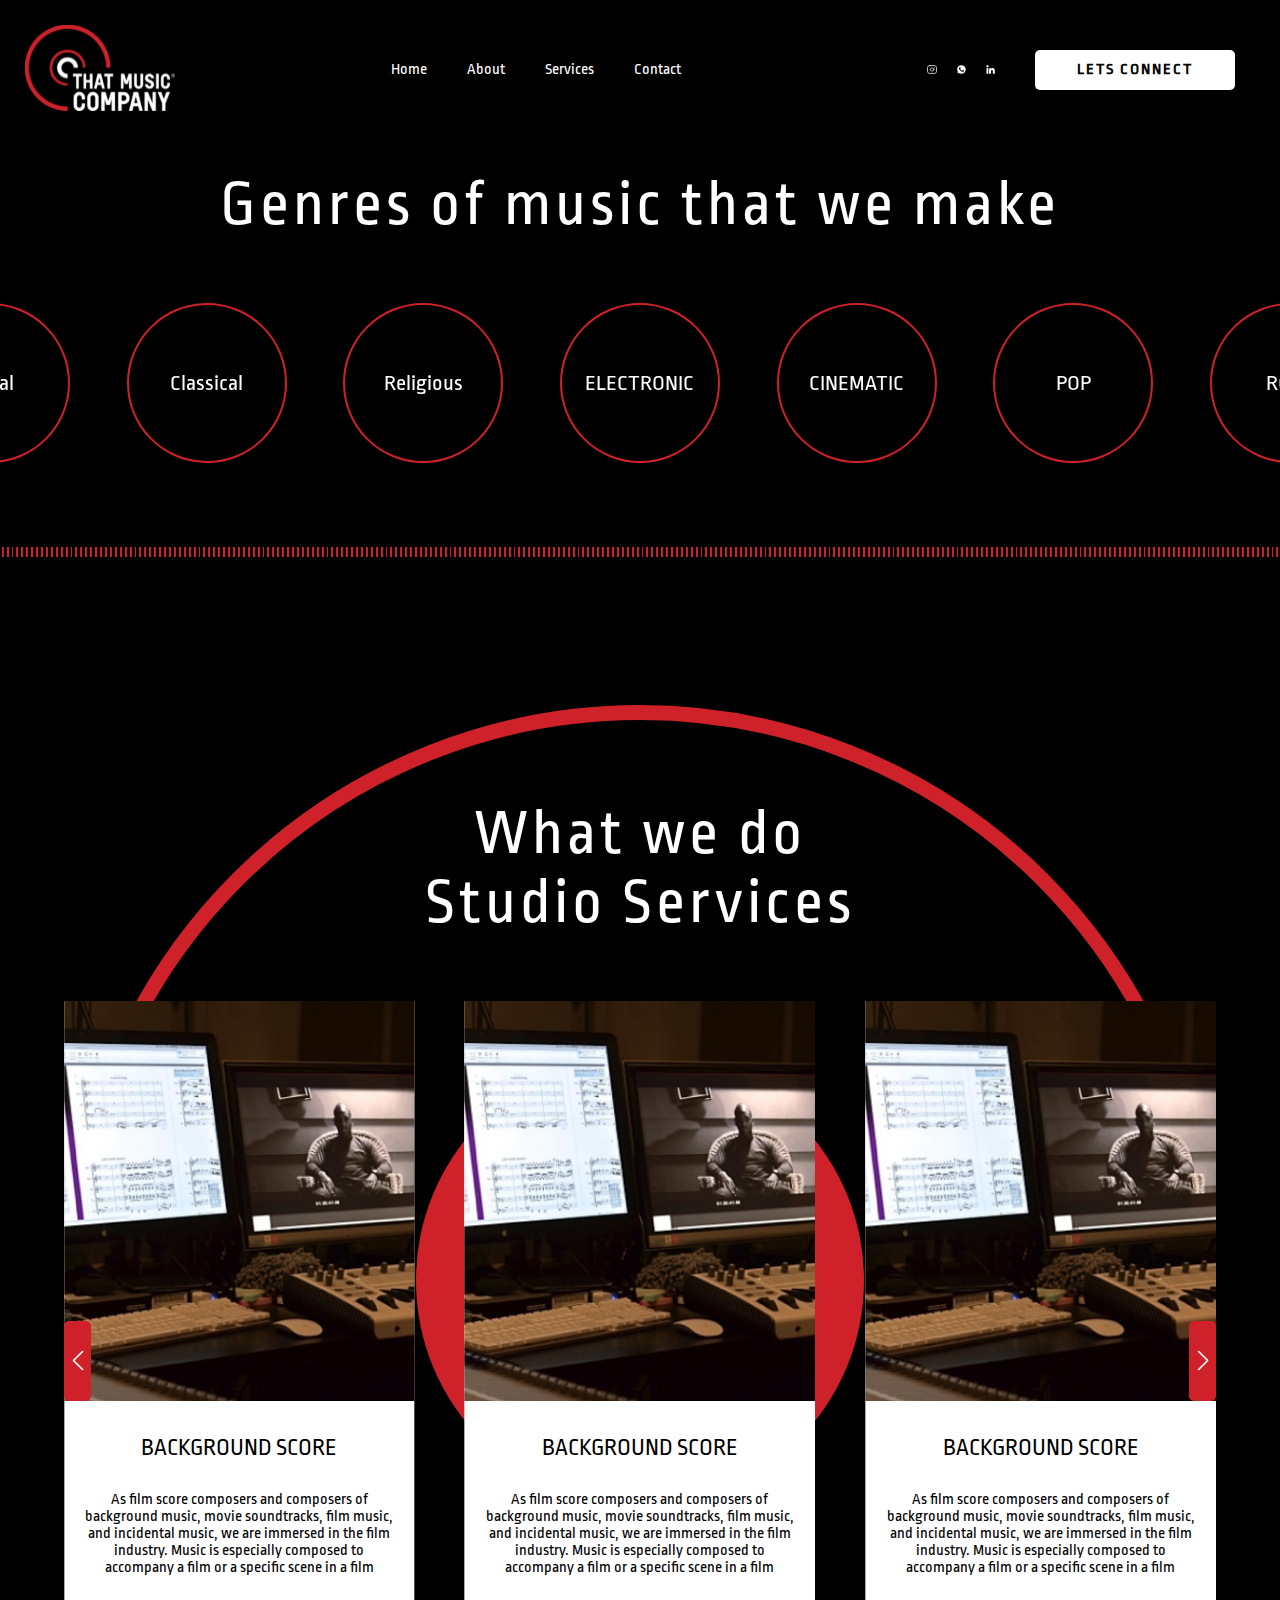
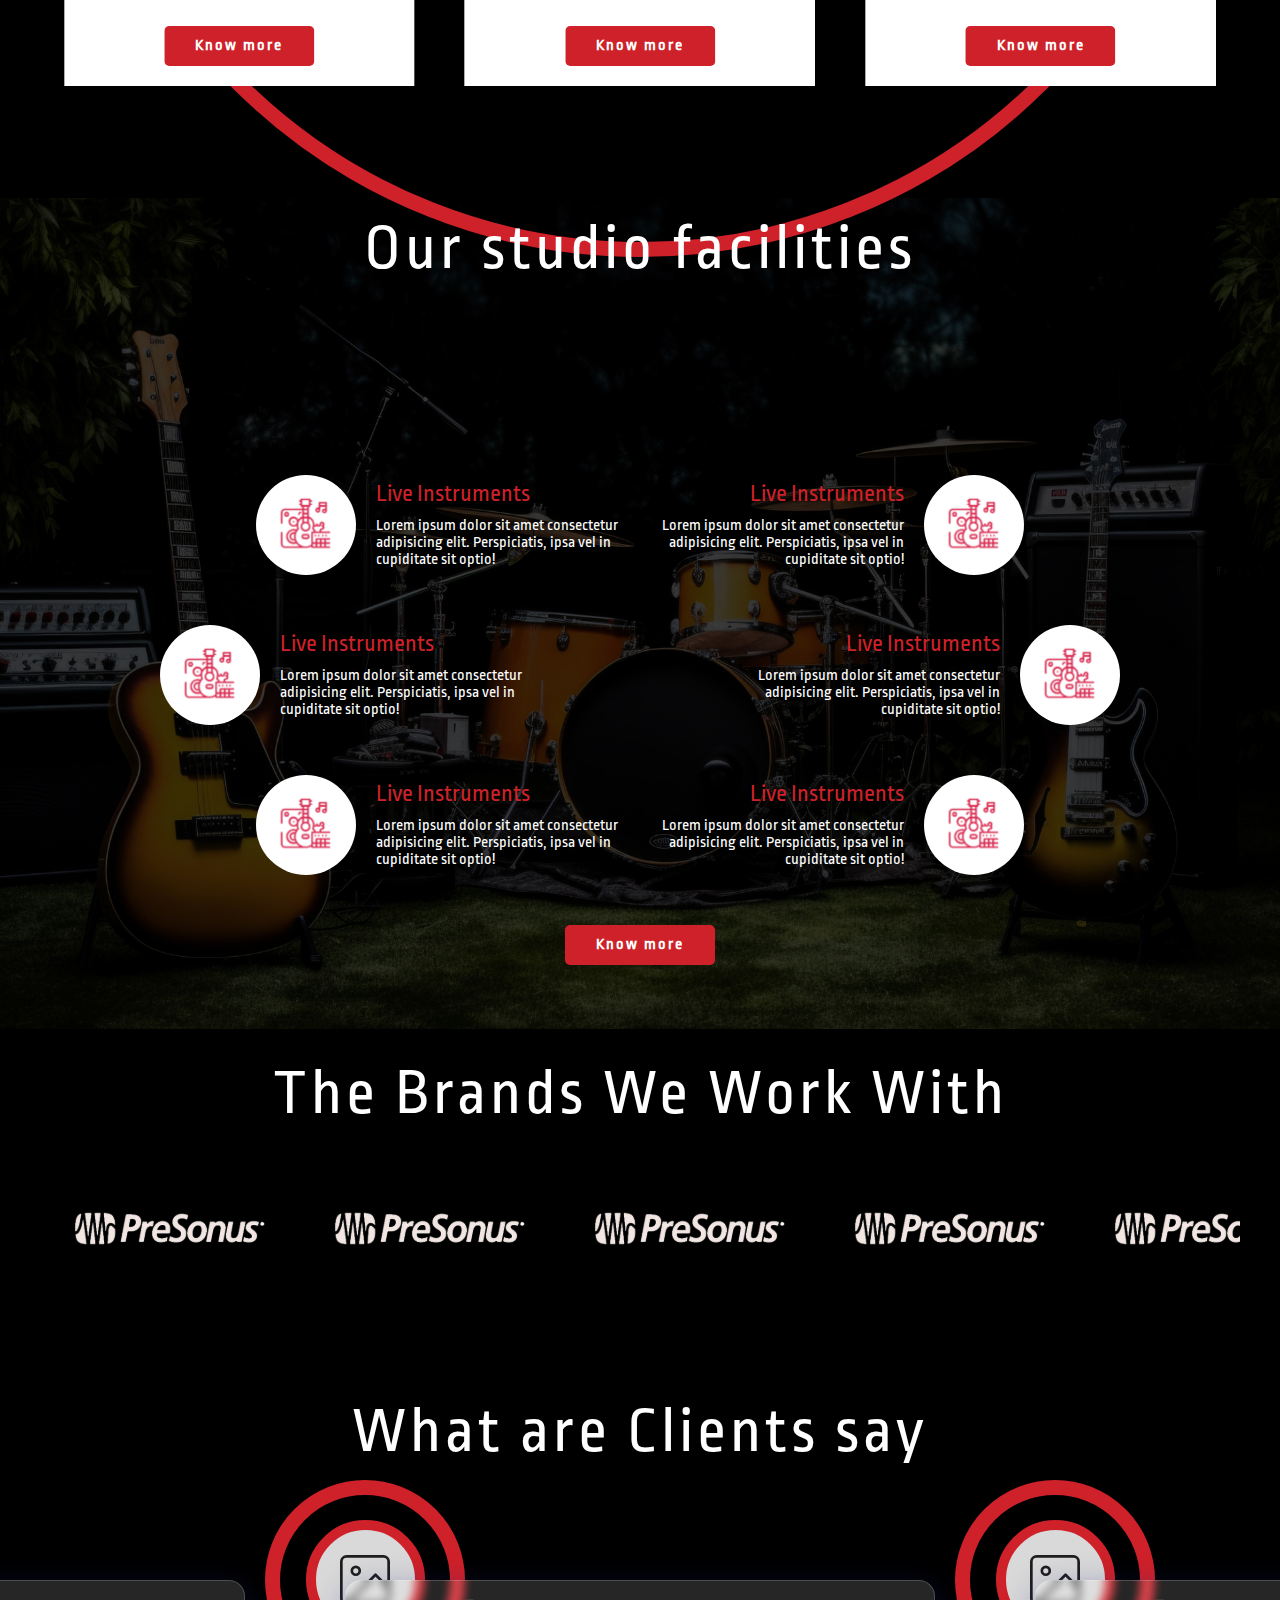
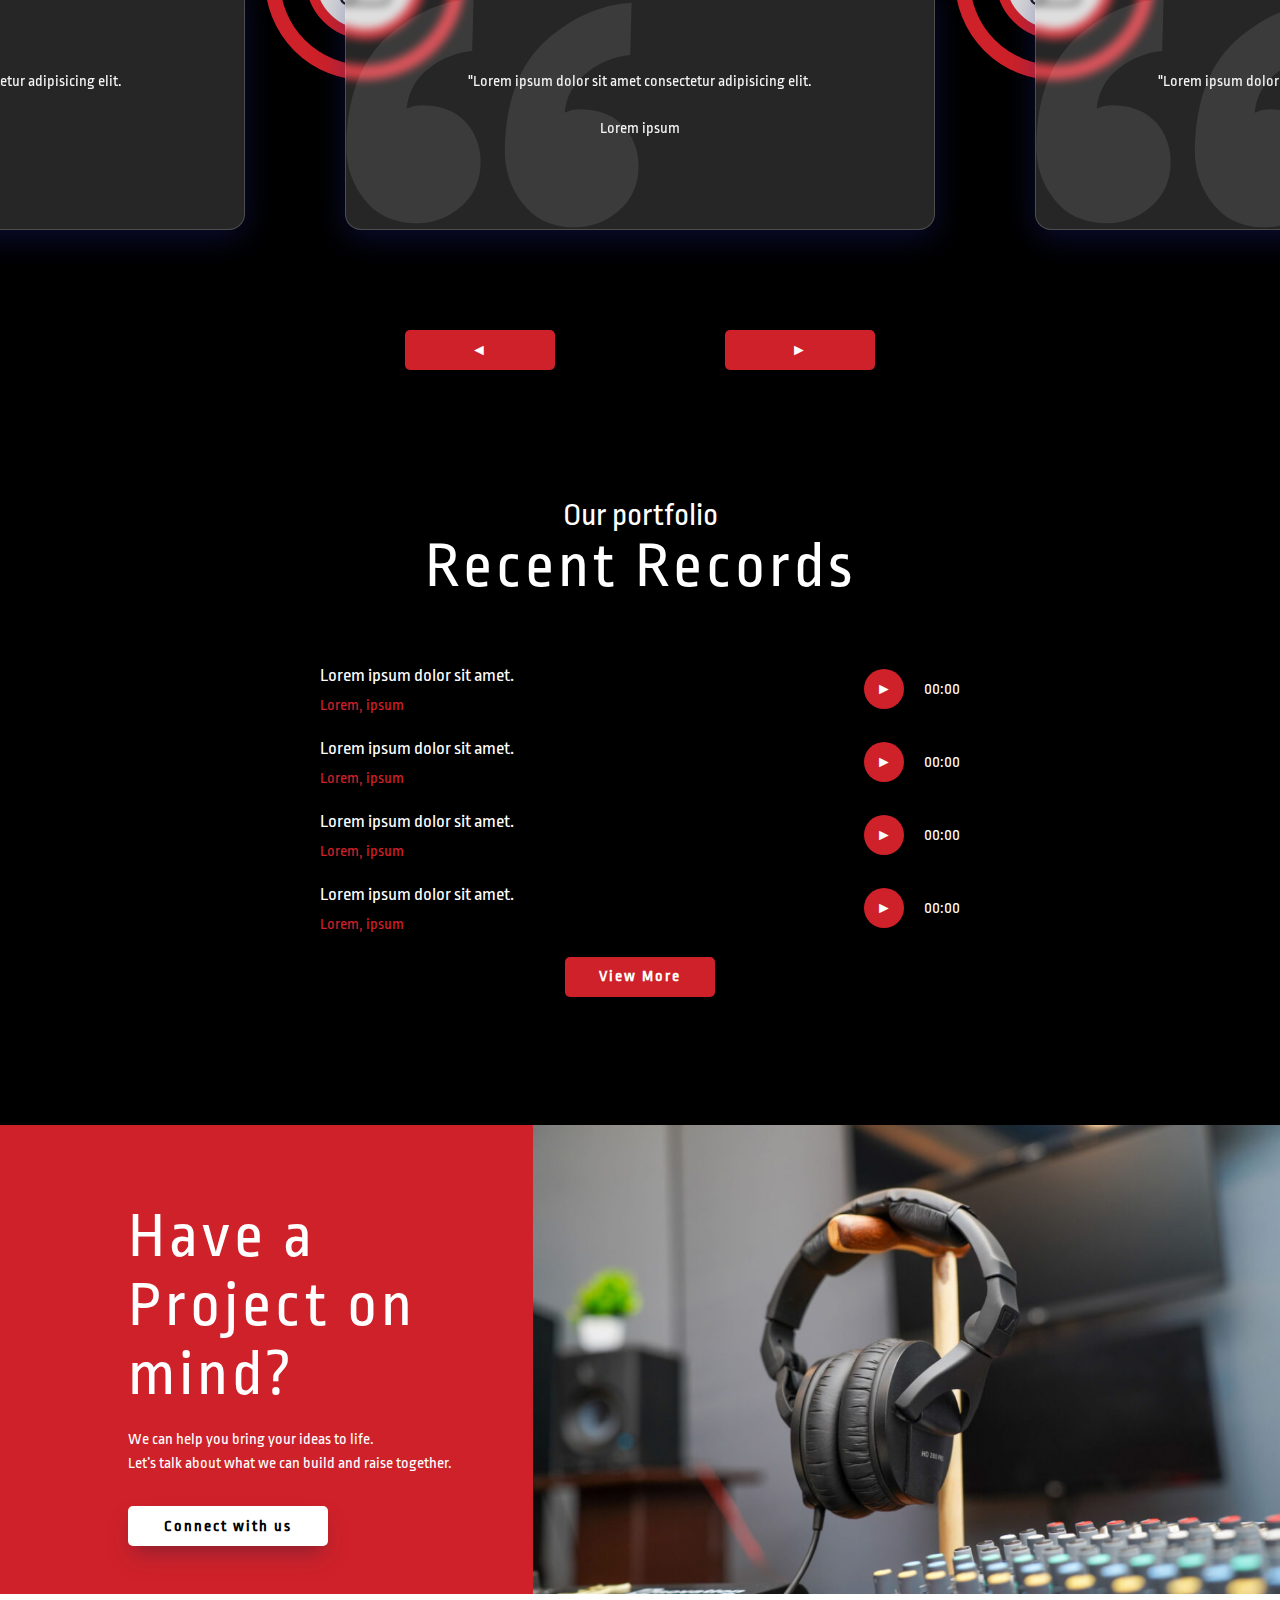
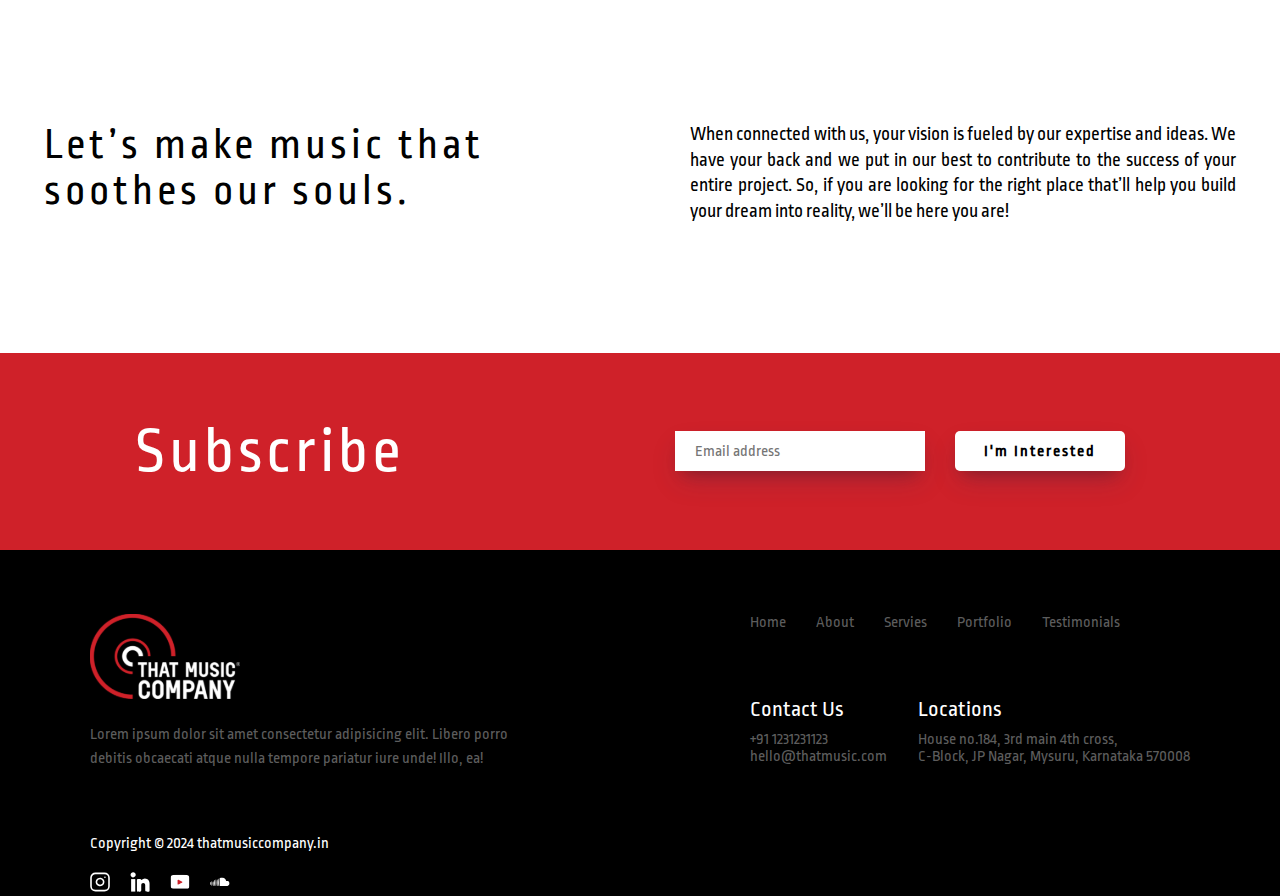
==== index.html @ 5a641fd5 "first commit" ====
<!DOCTYPE html>
<html lang="en">

<head>
    <meta charset="UTF-8">
    <meta http-equiv="X-UA-Compatible" content="IE=edge">
    <meta name="viewport" content="width=device-width, initial-scale=1.0">
    <link rel="stylesheet" href="style.css">
    <title>That Music Company</title>
    <link rel="icon" type="image/x-icon" href="/assets/favicon.ico">
    <link rel="stylesheet" href="https://cdn.jsdelivr.net/npm/swiper@11/swiper-bundle.min.css" />
    <link rel="preconnect" href="https://fonts.googleapis.com">
<link rel="preconnect" href="https://fonts.gstatic.com" crossorigin>
<link href="https://fonts.googleapis.com/css2?family=Ropa+Sans:ital@0;1&display=swap" rel="stylesheet">
</head>

<body>
    <nav id="navbar">
        <navbar class="navbar-section">

            <div class="logo">
                <a href="index.html">
                   
                    <img src="./assets/logo-header.svg" alt="that music">
                </a>
            </div>

            <li class="menu-icon">
                <img src="./assets/menu.svg" onclick="toggleFunction()" alt="menu-icon">
            </li>
            <ul class="nav-container" id="topnav">
                <li class="menu-close-icon">
                    <img src="./assets/close.svg" onclick="toggleFunction()" alt="menu-icon">
                </li>
                <li>
                    <a href="./index.html">Home</a>
                </li>
                <li>
                    <a href="about.html">About</a>
                </li>
                <li>
                    <a href="#service">Services</a>
                </li>
                <li>
                    <a href="#contact">contact</a>
                </li>
                <li>
                    
                </li>

                <!-- <li><a href="#why-us"></a></li> -->
                <!-- <li><a href="#contact">Locations</a></li> -->
            </ul>
            <ul class="navbar-socials" id="topnav-socials">
                <li><a href="#"><img src="./assets/socials/insta.svg" alt="instagram"></a></li>
                <li><a href="#"><img src="./assets/socials/whatsapp.svg" alt="whatsapp"></a></li>
                <li><a href="#"><img src="./assets/socials/linkedin.svg" alt="linkedin"></a></li>
                <li><a href="#" class="secondary-btn">
                        LETS CONNECT
                </a></li>
            </ul>
        </navbar>
    </nav>
    <section class="hero-section">
        <div class="hero-container">
            <h1 class="section-heading">Genres of music that we make</h1>
           <div class="swiper disk-slider">
            <div class="swiper-wrapper ">
                <div class="swiper-slide ">
                    <div class="disk-item">
                        <span>ELECTRONIC</span>
                    </div>
                </div>
                <div class="swiper-slide ">
                    <div class="disk-item">
                        <span>CINEMATIC</span>
                    </div>
                </div>
                <div class="swiper-slide ">
                    <div class="disk-item">
                        <span>POP</span>
                    </div>
                </div>
                <div class="swiper-slide ">
                    <div class="disk-item">
                        <span>ROCK</span>
                    </div>
                </div>
                <div class="swiper-slide ">
                    <div class="disk-item">
                        <span>R&B</span>
                    </div>
                </div>
                <div class="swiper-slide ">
                    <div class="disk-item">
                        <span>JAZZ</span>
                    </div>
                </div>
                <div class="swiper-slide ">
                    <div class="disk-item">
                        <span>Hip Hop</span>
                    </div>
                </div>
                <div class="swiper-slide ">
                    <div class="disk-item">
                        <span>Trailer</span>
                    </div>
                </div>
                <div class="swiper-slide ">
                    <div class="disk-item">
                        <span>Flok</span>
                    </div>
                </div>
                <div class="swiper-slide ">
                    <div class="disk-item">
                        <span>Metal</span>
                    </div>
                </div>
                <div class="swiper-slide ">
                    <div class="disk-item">
                        <span>Classical</span>
                    </div>
                </div>
                <div class="swiper-slide ">
                    <div class="disk-item">
                        <span>Religious</span>
                    </div>
                </div>
            </div>
           </div>
            <div class="sound-wave"></div>
        </div>
    </section>
    <section class="service-section">
        <div class="outer-ring">
            <div class="inner-ring">

            </div>
        </div>
        <div class="service-container">
            <h1 class="section-heading">What we do <br>
                Studio Services</h1>
                <div class="swiper services-wrapper">
                   <div class="swiper-wrapper">
                    <div class="swiper-slide service">
                        <img src="./assets/services/1.jpg" alt="service">
                        <h2>BACKGROUND SCORE</h2>
                        <p>
                            As film score composers and composers of background music, movie soundtracks, film music, and incidental music, we are immersed in the film industry. Music is especially composed to accompany a film or a specific scene in a film
                        </p>
                        <a href="#" class="primary-btn">Know more </a>
                    </div>
                    <div class="swiper-slide service">
                        <img src="./assets/services/1.jpg" alt="service">
                        <h2>BACKGROUND SCORE</h2>
                        <p>
                            As film score composers and composers of background music, movie soundtracks, film music, and incidental music, we are immersed in the film industry. Music is especially composed to accompany a film or a specific scene in a film
                        </p>
                           <a href="#" class="primary-btn">Know more </a>
                    </div>
                    <div class="swiper-slide service">
                        <img src="./assets/services/1.jpg" alt="service">
                        <h2>BACKGROUND SCORE</h2>
                        <p>
                            As film score composers and composers of background music, movie soundtracks, film music, and incidental music, we are immersed in the film industry. Music is especially composed to accompany a film or a specific scene in a film
                        </p>
                        <a href="#" class="primary-btn">Know more </a>
                    </div>
                    <div class="swiper-slide service">
                        <img src="./assets/services/1.jpg" alt="service">
                        <h2>BACKGROUND SCORE</h2>
                        <p>
                            As film score composers and composers of background music, movie soundtracks, film music, and incidental music, we are immersed in the film industry. Music is especially composed to accompany a film or a specific scene in a film
                        </p>
                        <a href="#" class="primary-btn">Know more </a>
                    </div>
                   </div>
                   <div class="swiper-button-next"></div>
                   <div class="swiper-button-prev"></div>
                </div>
                <h1 class="section-heading facility-heading">Our studio facilities</h1>
        </div>
    </section>
    <section class="facilities-section">
        <div class="facility-bg">
            <img src="./assets/facility-bg.jpg" alt="background">
        </div>
        <div class="facilities-wrapper first">
            <div class="facility left">
                <img src="./assets/facilities-icons/1.svg" alt="facility">
                <div class="facility-content ">
                    <h2>Live Instruments</h2>
                    <p>
                        Lorem ipsum dolor sit amet consectetur adipisicing elit. Perspiciatis, ipsa vel in cupiditate sit optio!
                    </p>
                </div>
            </div>
            <div class="facility right">
                <img src="./assets/facilities-icons/1.svg" alt="facility">
                <div class="facility-content ">
                    <h2>Live Instruments</h2>
                    <p>
                        Lorem ipsum dolor sit amet consectetur adipisicing elit. Perspiciatis, ipsa vel in cupiditate sit optio!
                    </p>
                </div>
            </div>
        </div>
        <div class="facilities-wrapper second">
            <div class="facility left">
                <img src="./assets/facilities-icons/1.svg" alt="facility">
                <div class="facility-content ">
                    <h2>Live Instruments</h2>
                    <p>
                        Lorem ipsum dolor sit amet consectetur adipisicing elit. Perspiciatis, ipsa vel in cupiditate sit optio!
                    </p>
                </div>
            </div>
            <div class="facility right">
                <img src="./assets/facilities-icons/1.svg" alt="facility">
                <div class="facility-content ">
                    <h2>Live Instruments</h2>
                    <p>
                        Lorem ipsum dolor sit amet consectetur adipisicing elit. Perspiciatis, ipsa vel in cupiditate sit optio!
                    </p>
                </div>
            </div>
        </div>
            <div class="facilities-wrapper first">
                <div class="facility left">
                    <img src="./assets/facilities-icons/1.svg" alt="facility">
                    <div class="facility-content ">
                        <h2>Live Instruments</h2>
                        <p>
                            Lorem ipsum dolor sit amet consectetur adipisicing elit. Perspiciatis, ipsa vel in cupiditate sit optio!
                        </p>
                    </div>
                </div>
                <div class="facility right">
                    <img src="./assets/facilities-icons/1.svg" alt="facility">
                    <div class="facility-content ">
                        <h2>Live Instruments</h2>
                        <p>
                            Lorem ipsum dolor sit amet consectetur adipisicing elit. Perspiciatis, ipsa vel in cupiditate sit optio!
                        </p>
                    </div>
                </div>
            </div>
            <a href="#" class="primary-btn">Know more</a>
    </section>
    <section class="brands-section">
        <h1 class="section-heading">The Brands We Work With</h1>
        <div class="brands-container">
            <div class="brand-carousel">
              <div class="brand-slide"><img src="./assets/brands/1.svg" alt="brands"></div>
              <div class="brand-slide"><img src="./assets/brands/1.svg" alt="brands"></div>
              <div class="brand-slide"><img src="./assets/brands/1.svg" alt="brands"></div>
              <div class="brand-slide"><img src="./assets/brands/1.svg" alt="brands"></div>
              <div class="brand-slide"><img src="./assets/brands/1.svg" alt="brands"></div>
              <div class="brand-slide"><img src="./assets/brands/1.svg" alt="brands"></div>
              <div class="brand-slide"><img src="./assets/brands/1.svg" alt="brands"></div>
              <div class="brand-slide"><img src="./assets/brands/1.svg" alt="brands"></div>
            </div>
          </div>
        </div>
    </section>
    <section class="testimonial-section">
        <h1 class="section-heading">What are Clients say</h1>
       <div class="swiper mySwiper">
        <div class="swiper-wrapper">
            <div class="swiper-slide">
                <div class="testimonial">
                    <div class="rings">
                    <div class="circle">
                        <img src="./assets/rings.svg" alt="image">
                    </div>
                </div>
                <div class="content">
                    <p>"Lorem ipsum dolor sit amet consectetur adipisicing elit.</p>
                    <span>Lorem ipsum</span>
                    <img src="./assets/qoutes.svg" alt="image">
                </div>
                </div>
            </div>
            <div class="swiper-slide  ">
                <div class="testimonial">
                    <div class="rings">
                    <div class="circle">
                        <img src="./assets/rings.svg" alt="image">
                    </div>
                </div>
                <div class="content">
                    <p>"Lorem ipsum dolor sit amet consectetur adipisicing elit.</p>
                    <span>Lorem ipsum</span>
                    <img src="./assets/qoutes.svg" alt="image">
                </div>
                </div>
            </div>
            <div class="swiper-slide  ">
                <div class="testimonial">
                    <div class="rings">
                    <div class="circle">
                        <img src="./assets/rings.svg" alt="image">
                    </div>
                </div>
                <div class="content">
                    <p>"Lorem ipsum dolor sit amet consectetur adipisicing elit.</p>
                    <span>Lorem ipsum</span>
                    <img src="./assets/qoutes.svg" alt="image">
                </div>
                </div>
            </div>
            <div class="swiper-slide  ">
                <div class="testimonial">
                    <div class="rings">
                    <div class="circle">
                        <img src="./assets/rings.svg" alt="image">
                    </div>
                </div>
                <div class="content">
                    <p>"Lorem ipsum dolor sit amet consectetur adipisicing elit.</p>
                    <span>Lorem ipsum</span>
                    <img src="./assets/qoutes.svg" alt="image">
                </div>
                </div>
            </div>
        </div>
        <div class="slider-btns">
            <div class="review-prev primary-btn">&#9668;</div>
            <div class="review-next primary-btn">&#9658;</div>
        </div>
      
       </div>
    </section>
    <section class="portfolio-section">
        <span class="section-subheading">Our portfolio</span>
        <h1 class="section-heading">Recent Records</h1>
        <div class="music-list">
            <div class="music">
                <div class="content">
                    <h3>Lorem ipsum dolor sit amet.</h3>
                    <span>Lorem, ipsum</span>
                </div>
                <div class="controls">
                    <div>&#9658;</div>
                    <p>00:00</p>
                </div>
            </div>
            <div class="music">
                <div class="content">
                    <h3>Lorem ipsum dolor sit amet.</h3>
                    <span>Lorem, ipsum</span>
                </div>
                <div class="controls">
                    <div>&#9658;</div>
                    <p>00:00</p>
                </div>
            </div>
            <div class="music">
                <div class="content">
                    <h3>Lorem ipsum dolor sit amet.</h3>
                    <span>Lorem, ipsum</span>
                </div>
                <div class="controls">
                    <div>&#9658;</div>
                    <p>00:00</p>
                </div>
            </div>
            <div class="music">
                <div class="content">
                    <h3>Lorem ipsum dolor sit amet.</h3>
                    <span>Lorem, ipsum</span>
                </div>
                <div class="controls">
                    <div>&#9658;</div>
                    <p>00:00</p>
                </div>
            </div>
        </div>
        <a href="#" class="primary-btn">View More</a>
    </section>
    <section class="project-section">
        <div class="content">
            <h1 class="section-heading">Have a Project on mind?</h1>
            <p>
                We can help you bring your ideas to life. <br> Let’s talk about what we can build and raise together.
            </p>
            <a href="#" class="secondary-btn">Connect with us</a>
        </div>
        <div class="image-wrapper">
            <img src="./assets/headset.jpg" alt="headset">
        </div>
    </section>
    <section class="about-section">
        <div >
            <h1 class="section-heading"> Let’s make music that soothes  our souls.</h1>
        </div>
        <div>
            <p>
                When connected with us, your vision is fueled by our expertise and ideas. We have your back and we put in our best to contribute to the success of your entire project. So, if you are looking for the right place that’ll help you build your dream into reality, we’ll be here you are!
            </p>
        </div>
    </section>
    <section class="subscribe-section">
        <h1 class="section-heading">Subscribe</h1>
        <form class="subscribe-form" action="post">
            <input type="email" name="email" id="email" placeholder="Email address">
            <button class="secondary-btn" type="submit">
                I'm Interested
            </button>
        </form>
    </section>
    <footer>
        <div class="footer-about">
            <img src="./assets/logo-header.svg" alt="logo">
            <p>
                Lorem ipsum dolor sit amet consectetur adipisicing elit. Libero porro debitis obcaecati atque nulla tempore pariatur iure unde! Illo, ea!
            </p>
        </div>
        <div class="footer-links-container">
            <ul>
                <li><a href="#">Home</a></li>
                <li><a href="#">About</a></li>
                <li><a href="#">Servies</a></li>
                <li><a href="#">Portfolio</a></li>
                <li><a href="#">Testimonials</a></li>
            </ul>
           <div class="footer-contact-container">
            <div class="footer-contact">
                <h3>Contact Us</h3>
                <ul>
                    <li><a href="#">+91 1231231123</a></li>
                    <li><a href="#">hello@thatmusic.com</a></li>
                </ul>
            </div>
            <div class="footer-contact">
                <h3>Locations</h3>
                <p>
                    House no.184, 3rd main 4th cross, <br> C-Block, JP Nagar, Mysuru, Karnataka 570008
                </p>
            </div>
           </div>
        </div>
    </footer>
    <div class="socials-links">
        <p>Copyright © 2024 thatmusiccompany.in</p>
        <ul>
            <li><a href="#"><img src="./assets/socials/insta.svg" alt="instagram"></a></li>
            <li><a href="#"><img src="./assets/socials/linkedin.svg" alt="fb"></a></li>
            <li><a href="#"><img src="./assets/socials/youtube.svg" alt="youtube"></a></li>
            <li><a href="#"><img src="./assets/socials/cloud.svg" alt="youtube"></a></li>
        </ul>
    </div>
    
    <script src="https://cdn.jsdelivr.net/npm/swiper@11/swiper-bundle.min.js"></script>
    <script src="index.js"></script>
</body>
</html>
---- style.css ----
html {
    scroll-behavior: smooth;
}


:root{
    --bg-color:#FFEFD6;
    --white-font:#FFFFFF;
    --orange-font:#DD7F24;
    --black-font:black;
    --gray-font:#5d5d5d;
    --bg-gredient:linear-gradient(225.83deg, #00AAFF 11.34%, #96DCFF 35.49%, #0878FF 69.01%, #0878FF 98.59%);
    --bg-gredient1:linear-gradient(95.28deg, rgba(133, 214, 255, 0.8) 2.8%, #28B7FF 97.16%);

    
    --red1:#CF2129;
    --blue2:#0878FF;
    --blue-bg:#D9F2FF;
    --btn-green:#518F5D;
    --green-shade:#386A42;
    --light-green:#D9FFE1;
}
* {
    box-sizing: border-box;
    font-family: "Ropa Sans", sans-serif;

}
body {
    margin: 0;
    padding: 0;
    border: 0;
    background-color: black;
}

a {
    text-decoration: none;
    color: inherit;
}


h1,
h2,
h3,
h4,
h5,
h6,
p {
    margin: 0;
}

ul,
li {
    padding: 0;
    margin: 0;
    list-style: none;
}

@media (max-width:768px) {
    p {
        font-size: 16px !important;
    }
}

.container {
    /* max-width: 1140px; */
    margin-inline: auto;
    width: 90%;
}


@media(max-width: 576px) {
    .container {
        max-width: 540px;
    }
}

@media(min-width: 768px) {
    .container {
        max-width: 720px;
    }
}

@media(min-width: 992px) {
    .container {
        max-width: 960px;
    }
}

@media(min-width: 1200px) {
    .container {
        max-width: 1140px;
    }
}
@media (min-width:1300px) {
    .container{
        max-width: 1240px;
    }
}
.heading{
    color: var(--orange-font);
    margin-bottom: 30px;
    font-size: 3rem;
}
@media (max-width:768px) {
    .heading{
        font-size: 2.3rem;
    }
}
.primary-btn{
    background-color: var(--red1);
    display: flex;
    align-items: center;
    justify-content: center;
    border-radius: 5px;
    border: 1px solid transparent;
    height: 40px;
    font-weight: 600;
    letter-spacing: 2px;
    font-size: initial;
    color: var(--white-font);
    padding-inline: 20px;
    margin-inline: auto;
    transition: .3s ease;
    min-width: 150px;
    width: min-content;
}
.primary-btn:hover{
    background-color: var(--white-font);
    color: var(--black-font);
}
.secondary-btn{
    background-color: var(--white-font);
    display: flex;
    align-items: center;
    justify-content: center;
    border-radius: 5px;
    border: 1px solid transparent;
    height: 40px;
    font-weight: 600;
    letter-spacing: 2px;
    font-size: initial;
    color: var(--black-font);
    padding-inline: 20px;
    margin-inline: 20px;
    transition: .3s ease;
    min-width: 200px;
    width: min-content;
}
.secondary-btn:hover{
    background-color: var(--red1);
    color: var(--white-font);
}



/* navbar section */
.navbar-section {
    display: flex;
    list-style: none;
    color: var(--white-font);
    font-size: 16px;
    padding: 25px;
    justify-content: space-between;
    align-items: center;
    position: sticky;
    /* font-weight: 700; */
    text-transform: capitalize;
    z-index: 10;
 
}


.logo img {
    height: auto;
    width: 150px;
    object-fit: cover;
    object-position: center;

}

.menu-icon {
    display: none;
    width: 50px;
}
.menu-icon img, .menu-close-icon img{   
    width: 100%;
    height: auto;
}
.menu-close-icon {
    display: none;
    max-width: 40px;

}

.nav-container {
    display: flex;
    justify-content: center;
    gap: 30px;
    align-items: center;
    width: 70%;
    transition: 0.3s ease-out;
}

.nav-container li {
    margin-left: 10px;
}

@media screen and (max-width: 1024px) {
    .navbar-section {
        padding: 10px;
        height: 70px;
    }

    .menu-icon {
        display: block;
    }
}

.nav-container li > a {
   padding-bottom: 10px;
}

.nav-container li a,
.nav-container li a:after,
.nav-container li a:before {
    transition: all .5s;
}

.nav-container li a {
    position: relative;
}

.nav-container li a:after {
    position: absolute;
    bottom: 0;
    left: 0;
    right: 0;
    margin: auto;
    width: 0%;
    content: '.';
    color: transparent;
    background: var(--red1);
    height: 1px;
}

.nav-container li a:hover:after {
    width: 100%;
}
.navbar-socials{
    display: flex;
    align-items: center;
    justify-content: center;
    gap: 20px;
}
.navbar-socials li img{
    width: 100%;
    max-width: 25px;
    aspect-ratio: 1/1;
}
@media screen and (max-width: 1024px) {

    .expanded {
        width: 50% !important;
        padding: 10px;
    }

    #topnav {
        width: 0%;
        transition: width 0.5s ease;
        overflow: hidden;
        /* position: relative; */
        display: block;
        position: fixed;
        /* padding: 10px; */
        z-index: 2;
        right: 0;
        top: 0;
        min-height: 100vh;
        overflow-y: scroll;
        background: var(--red1);
        
        transition: width 0.3s ease;
    }

    .nav-container.responsive .menu-close-icon {
        position: absolute;
        top: 0;
    }
    #topnav-socials{
        width: 0%;
        /* display: block; */
        position: fixed;
        /* padding: 10px; */
        z-index: 2;
        flex-wrap: wrap;
        right: 0;
        bottom: 0;
        /* min-height: 100vh; */
        overflow-y: scroll;
        transition: width 0.3s ease;
    }

    .nav-container li a::after {
        background: none;
    }

    .nav-container li {
        float: none;
        display: flex;
        flex-direction: column;
        text-align: left;
        margin-top: 20px;
        margin-left: 20px;
    }
}
@media (max-width:500px) {
    .expanded{
        width: 75% ! important;
    }
}
/* navbar end */

/* HERO-SECTION */  
.section-heading{
    font-size: 4rem;
    letter-spacing: 4px;
    font-weight: 400;
    color: var(--white-font);
    text-align: center;
    margin-block: 30px;
    margin-bottom: 5%;
}
@media (max-width:1024px) {
    .section-heading{
        margin-top: 10%;
    }
}
@media (max-width:991px) {
    .section-heading{
        font-size: 3rem;
        width: 90%;
        margin-inline: auto;
        line-height: 4rem;
    }
}
@media (max-width:767px) {
    .section-heading{
        font-size: 2rem;
        line-height: 3rem;
    }
}

.ganre-disk{
    display: flex;
    align-items: center;
    justify-content: center;
    gap: 3%;
}
.disk-item{
    width: 160px;
    aspect-ratio: 1/1;
    border: 2px solid var(--red1);
    border-radius: 100%;
    display: flex;
    align-items: center;
    justify-content: center;
    margin-inline: auto;
}
.disk-item span{
    color: var(--white-font);
    font-size: 1.4rem;

}

@media (max-width:500px) {
    .disk-item{
        width: 145px;
    }
}

/* waveform css */

.sound-wave {
    height: 50px;
    display: flex;
    align-items: center;
    justify-content: center;
    margin-block: 5%;
  }
  
  .bar {
    animation-name: wave-lg;
    animation-iteration-count: infinite;
    animation-timing-function: ease-in-out;
    animation-direction: alternate;
    background: var(--red1); /* Change the color for the bars */
    margin: 0 1.5px;
    height: 10px;
    width: 100%; /* Change the number for the bar width */
  }
  
  .bar:nth-child(-n + 7),
  .bar:nth-last-child(-n + 7) {
    animation-name: wave-md;
  }
  
  .bar:nth-child(-n + 3),
  .bar:nth-last-child(-n + 3) {
    animation-name: wave-sm;
  }
  
  @keyframes wave-sm {
    0% {
      opacity: 0.35;
      height: 10px;
    }
    100% {
      opacity: 1;
      height: 5px;
    }
  }
  
  @keyframes wave-md {
    0% {
      opacity: 0.35;
      height: 15px;
    }
    100% {
      opacity: 1;
      height: 20px;
    }
  }
  
  @keyframes wave-lg {
    0% {
      opacity: 0.35;
      height: 15px;
    }
    100% {
      opacity: 1;
      height: 100px;
    }
  }

  /* service-section */
  .service-section{
    position: relative;
    margin-block: 10%;
    padding-block: 5%;
  }
  .services-wrapper{
    width: 90%;
  }
  .outer-ring{
    border: 15px solid var(--red1);
    width: 90%;
    border-radius: 50%;
    aspect-ratio: 1/1;
    position: absolute;
    top: 0;
    transform: translateX(-50%);
    left: 50%;
    display: flex;
    align-items: center;
    justify-content: center;
    z-index: -1;
  }
  .inner-ring{
    border-radius: 50%;
    width: 40%;
    background-color: var(--red1);
    aspect-ratio: 1/1;
  }

  .service{
    background-color: var(--white-font);
    width: 33.333%;
    text-align: center;
    padding-bottom: 20px;
  }
  .service img{
    width: 100%;
    height: 400px;
    object-fit: cover;
  }
  .service h2{
    margin-block: 30px;
    font-weight: 400;
  }
  .service p{
    width: 90%;
    margin-inline: auto;
    margin-bottom: 50px;
  }
 .service-container .swiper-button-next, .service-container .swiper-button-prev{
    background-color: var(--red1);
    color: var(--white-font);
    padding-block: 40px;
    padding-inline: 5px;
    border-radius: 5px;
 }
 .service-container .swiper-button-next::after, .service-container .swiper-button-prev::after{
    font-size: 20px;
 }
 .service-container .swiper-button-next{
    right: 0;
 }
 .service-container .swiper-button-prev{
    left: 0;
 }
@media (max-width:1200px) {
    .service-section{
        margin-bottom: 0;
    }
}
@media (max-width:500px) {
    .service img{
        height: 250px;
    }
}

 /* services-section end */

 /* facilities-section */
 .facilities-section{
    position: relative;
    padding-bottom: 5%;
 }
 .facility-heading{
    margin-top: 10%;
    margin-bottom: 0;
 }
 .facilities-wrapper{
    display: flex;
    align-items: center;
    justify-content: space-between;
    margin-inline: auto;
    margin-block: 50px;
    gap: 20px;
    
 }
 .facility-bg{
    position: absolute;
    top: -50%;
    bottom: 0;
    width: 100%;
    /* height: 100%; */
    left: 0;
    z-index: -3;
 }
 .facility-bg img{
    width: 100%;
    height: 100%;
    object-fit: cover;
 }
 .first{
    width: 60%;
 }
 .second{
    width: 75%;
 }
 .third{
    width: 95%;
 }
 .facility{
    display: flex;
    align-items: center;
    color:white;
    gap: 20px;
    width: 400px;
 }
 .facility img{
    width: 100px;
    height: 100px;
    object-fit: cover;
 }
 .facility-content h2{
    font-weight: 400;
    color: var(--red1);
    margin-bottom: 10px;
 }
.left{
    justify-content: left;
}
.right{
    justify-content: right;
    flex-direction: row-reverse;
    text-align: right;
}
@media (max-width:1024px) {
    .first{
        width: 80%;
    }
    .second{
        width: 95%;
    }
}
@media (max-width:767px) {
    .facilities-wrapper{
        flex-direction: column;
        gap: 50px;
    }
    .left{
        margin-right: auto;
    }
    .right{
        margin-left: auto;
    }
    .first{
        width: 95%;
    }
}
@media (max-width:500px) {
    /* .facility img{
        width: 60px;
        height: 60px;
    } */
    .facility{
        width: 320px;
    }
}
/* faclilities end*/

/* brands section */
.brands-container {
    width: 100%;
    overflow: hidden;
    position: relative;
    margin: 20px auto;
    max-width: 1200px;
  }
  
  .brand-carousel {
    display: flex;
    justify-content: space-around;
    animation: slide-animation 10s linear infinite;
  }
  
  .brand-slide {
    min-width: 20%; /* For desktop, this will show 5 slides */
    text-align: center;
    margin: 10px;
  }
  .brand-slide img{
    width: 200px;
  }
  
  @media (max-width: 1200px) {
    .brand-slide {
      min-width: 25%; /* For mini desktop, this will show 4 slides */
    }
  }
  
  @media (max-width: 992px) {
    .brand-slide {
      min-width: 33.33%; /* For tablet, this will show 3 slides */
    }
  }
  
  @media (max-width: 768px) {
    .brand-slide {
      min-width: 50%; /* For mobile, this will show 2 slides */
    }
  }
  
  @keyframes slide-animation {
    0% {
      transform: translateX(0);
    }
    100% {
      transform: translateX(-100%);
    }
  }
  /* brands-section end */

  /* testiminails-section */
.testimonial-section{
    margin-top: 10%;
}
.testimonial{
    position: relative;
    margin-top: 50px;
}
.testimonial-section .swiper{
    
    overflow: visible;
    overflow-x: clip;
    
}
  .rings{
    width: 50%;
    max-width: 200px;
    aspect-ratio: 1/1;
    border: 15px solid var(--red1);
    border-radius: 50%;
    display: flex;
    align-items: center;
    justify-content: center;
    position: absolute;
    z-index: -2;
    top: -100px;
    left: -80px;
  }

  .rings .circle{
    width: 70%;
    aspect-ratio: 1/1;
    border: 10px solid var(--red1);
    border-radius: 50%;
    background-color: #D9D9D9;
    display: flex;
    align-items: center;
    justify-content: center;
    box-sizing: border-box;
  }
  .rings .circle img{
    width: 50px;
    height: 50px;
    object-fit: cover;
  }
  .testimonial .content{
    /* width: 400px; */
  min-height: 250px;
  background: rgba( 255, 255, 255, 0.15 );
  box-shadow: 0 8px 32px 0 rgba( 31, 38, 135, 0.37 );
  backdrop-filter: blur( 4px );
  -webkit-backdrop-filter: blur(18px);
  border: 1px solid rgba( 255, 255, 255, 0.18 );
  border-radius: 1rem;
  padding: 1.5rem;
  z-index: 10;
  color: whitesmoke;
  display: flex;
  align-items: center;
  justify-content: center;
  flex-direction: column;
  gap: 30px;
  }
  .testimonial .content img{
    width: 50%;
    height: auto;
    object-fit: cover;
    position: absolute;
    bottom: 0;
    left: 0;
  }

  .slider-btns{
    display: flex;
    width: 50%;
    align-items: center;
    justify-content: center;
    margin-inline: auto;
    margin-top: 100px;
  }
  /* testionail section end */

  /* portfolio section */
.portfolio-section{
    margin-top: 10%;
}
  .section-subheading{
    color:var(--white-font);
    text-align: center;
    display: block;
    font-size: 2rem;
}
.portfolio-section .section-heading{
    margin-top: 0;
}
.music{
    display: flex;
    align-items: center;
    justify-content: space-between;
    width: 50%;
    margin-inline: auto;
    margin-bottom: 24px;
}
.music .content h3{
    color: var(--white-font);
    font-weight: 400;
    margin-bottom: 12px;
}
.music .content span{
    color: var(--red1);
}
.music .controls{
    display: flex;
    color: var(--white-font);
    align-items: center;
    gap: 20px;
}
.music .controls div{
    width: 40px;
    border-radius: 50%;
    aspect-ratio: 1/1;
    display: flex;
    align-items: center;
    justify-content: center;
    background-color: var(--red1);
    color: var(--white-font);
    transition: .3s ease;
}
.music .controls div:hover{
    background-color: var(--white-font);
    color: var(--black-font);
}
@media (max-width:767px) {
    .music{
        width: 75%;
    }
}
@media (max-width:500px) {
    .music{
        width: 95%;
    }
}
/* music section end */

/* project section */
.project-section{
    background-color: var(--red1);
    display: flex;
    align-items: center;
    margin-top: 10%;
    font-size: 0;
}
.project-section .content{
    width: 45%;
    padding-left: 10%;
    color: white;
    padding-right: 30px;
    box-sizing: border-box;
}
.project-section .content .section-heading{
    text-align: left;
}
.project-section .content .secondary-btn{
    margin-top: 30px;
    margin-left: 0; box-shadow: rgba(50, 50, 93, 0.25) 0px 13px 27px -5px, rgba(0, 0, 0, 0.3) 0px 8px 16px -8px;
}
.project-section .content p{
    line-height: 1.5rem;
    font-size: 1rem;
}
.project-section .image-wrapper{
    width: 65%;
    height: 100%;
    font-size: 0;
    display: block;
}
.project-section .image-wrapper img{
    width: 100%;
    height: 100%;
    object-fit: cover;
}
@media (max-width:992px) {
    .project-section{
        flex-direction: column;
    }
    .project-section .image-wrapper{
        width: 100%;
        height: 400px;
    }
    .project-section .content{
        width: 100%;
        padding: 0;
        text-align: center;
        padding-bottom: 20px;
    }
    .project-section .content .secondary-btn{
        margin-inline: auto;
    }
    .project-section .content .section-heading{
        text-align: center;
        margin-bottom: 20px;
    }
}
/* project-section end*/   

/* about section */
.about-section{
    display: flex;
    justify-content: center;
    align-items: start;
    gap: 100px;
    background-color: var(--white-font);
    padding-block: 10%;
}
.about-section div{
    width: calc(45% - 30px);
}
.about-section .section-heading{
    color: var(--black-font);
    margin: 0;
    text-align: left;
    font-size: 2.7rem;
}
.about-section div p{
    text-align: justify;
    line-height: 1.6rem;
    font-size: 1.2rem;
}
@media (max-width:767px) {
    .about-section{
        flex-direction: column;
        align-items: center;
        gap: 20px;
    }
    .about-section div{
        width: 80%;
    }
    .about-section .section-heading{
        font-size: 2rem;
        line-height: 2.5rem;
        width: 100%;
    }
}

.subscribe-section{
    display: flex;
    align-items: center;
    justify-content: space-around;
    flex-wrap: wrap;
    padding-block: 5%;
    background-color: var(--red1);
}
.subscribe-section form{
    display: flex;
    align-items: center;
    justify-content: center;
    gap: 10px;
    flex-wrap: wrap;
}
.subscribe-section .section-heading{
    margin: 0;
}
.subscribe-section form input{
    border: none;
    height: 40px;
    width: 250px;
    padding-left: 20px;
    font-size: 1rem;
    box-shadow: rgba(50, 50, 93, 0.25) 0px 13px 27px -5px, rgba(0, 0, 0, 0.3) 0px 8px 16px -8px;
}
.subscribe-section .secondary-btn{
    box-shadow: rgba(50, 50, 93, 0.25) 0px 13px 27px -5px, rgba(0, 0, 0, 0.3) 0px 8px 16px -8px;
    min-width: 170px;
}
/* subscribe section end */

/* footer */
footer{
    color: var(--white-font);
    max-width: 1100px;
    width: 90%;
    margin-inline: auto;
    display: flex;
    align-items: start;
    justify-content: space-between;
    padding-block: 5%;
}
footer .footer-about img{
    width: 150px;
    height: 100%;
    object-fit: cover;
}
footer .footer-about{
    width: 40%;
}
footer .footer-about p{
    color: var(--gray-font);
    line-height: 1.5rem;
    margin-top: 20px;
}
.footer-links-container{
    width: 40%;
}
.footer-links-container > ul{
    display: flex;
    align-items: center;
    justify-content: start;
    flex-wrap: wrap;
    color: var(--gray-font);
    gap: 30px;
    margin-bottom: 15%;
}
.footer-contact-container{
    display: flex;
    align-items: start;
    justify-content: space-between;
    gap: 20px;
    color: var(--gray-font);
    flex-wrap: wrap;
    
}
.footer-contact-container h3{
    font-weight: 400;
    font-size: 1.4rem;
    color: var(--white-font);
    margin-bottom: 10px;
}
.socials-links{
    width: 90%;
    max-width: 1100px;
    margin-inline: auto;
    color: var(--white-font);
    
}
.socials-links ul{
    display: flex;
    align-items: center;
    gap: 20px;
    margin-top: 20px;
}
.socials-links img{
    width: 20px;
    aspect-ratio: 1/1;
}
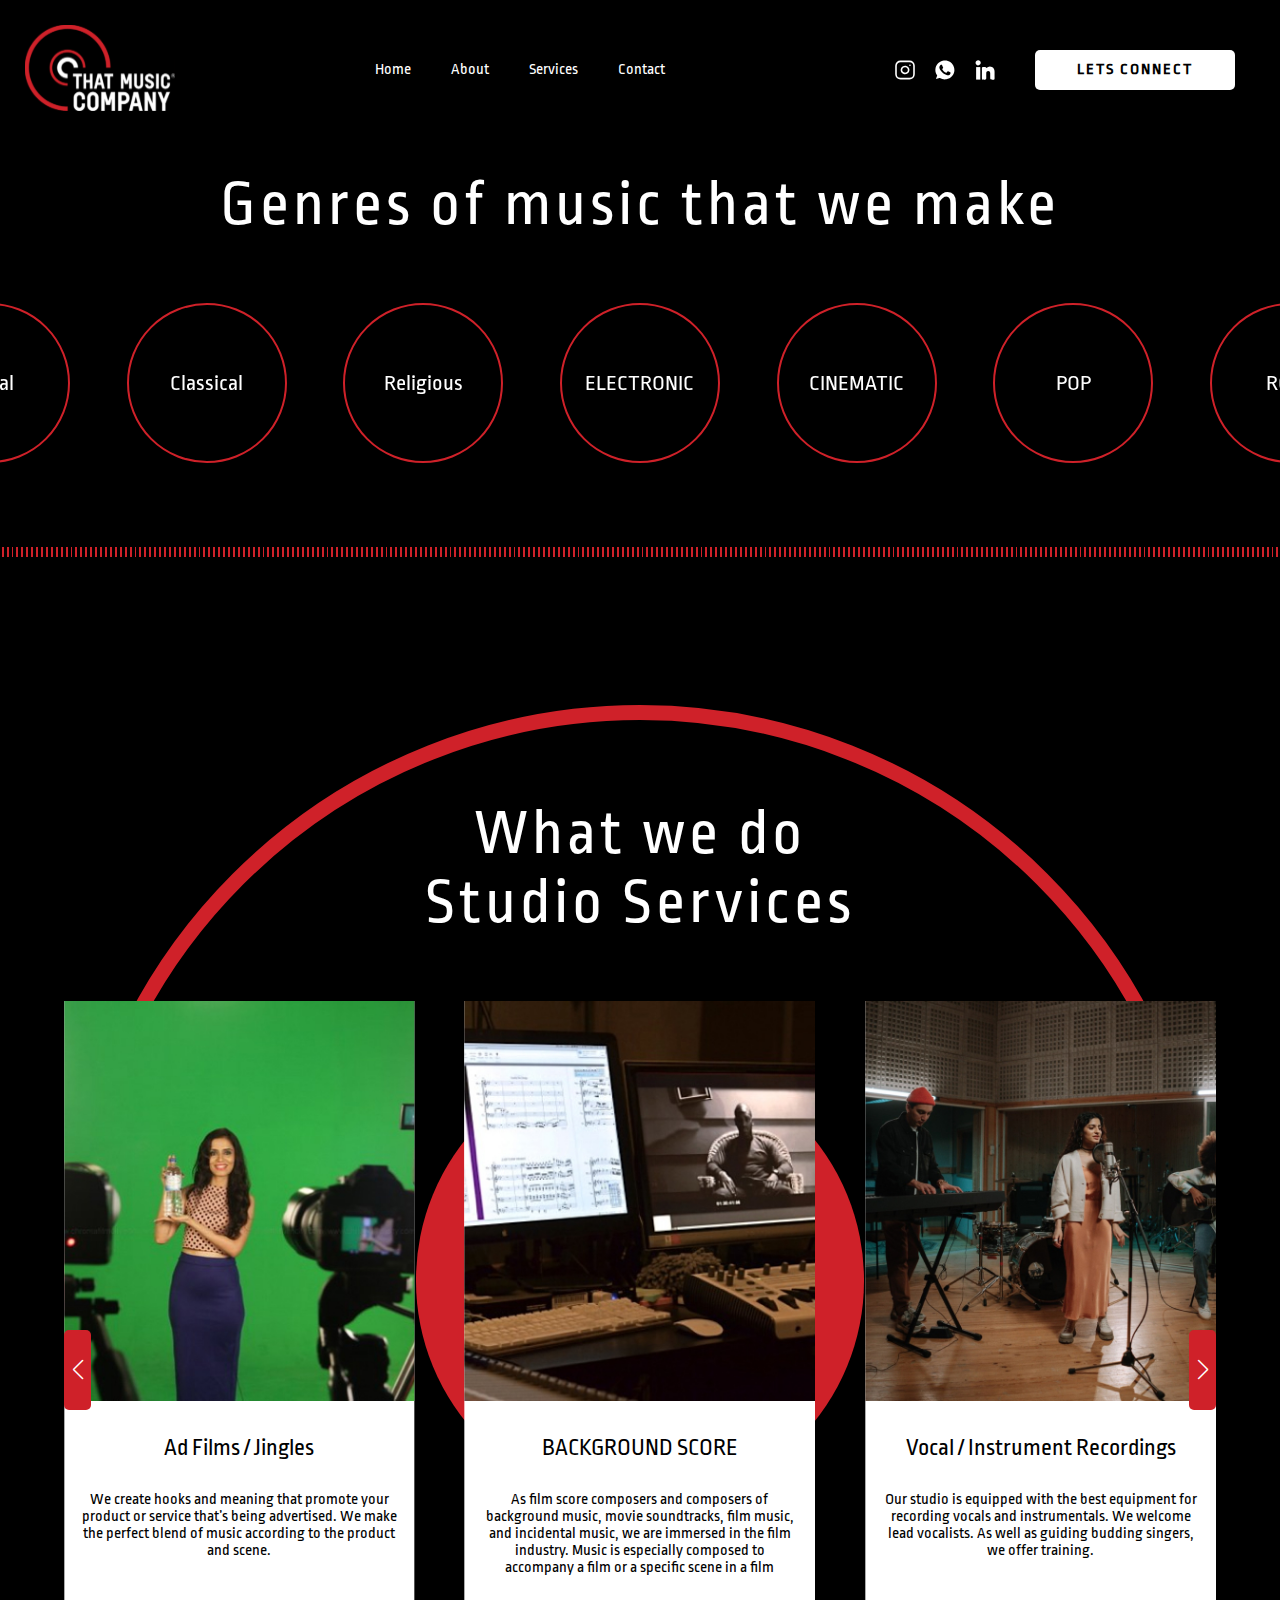
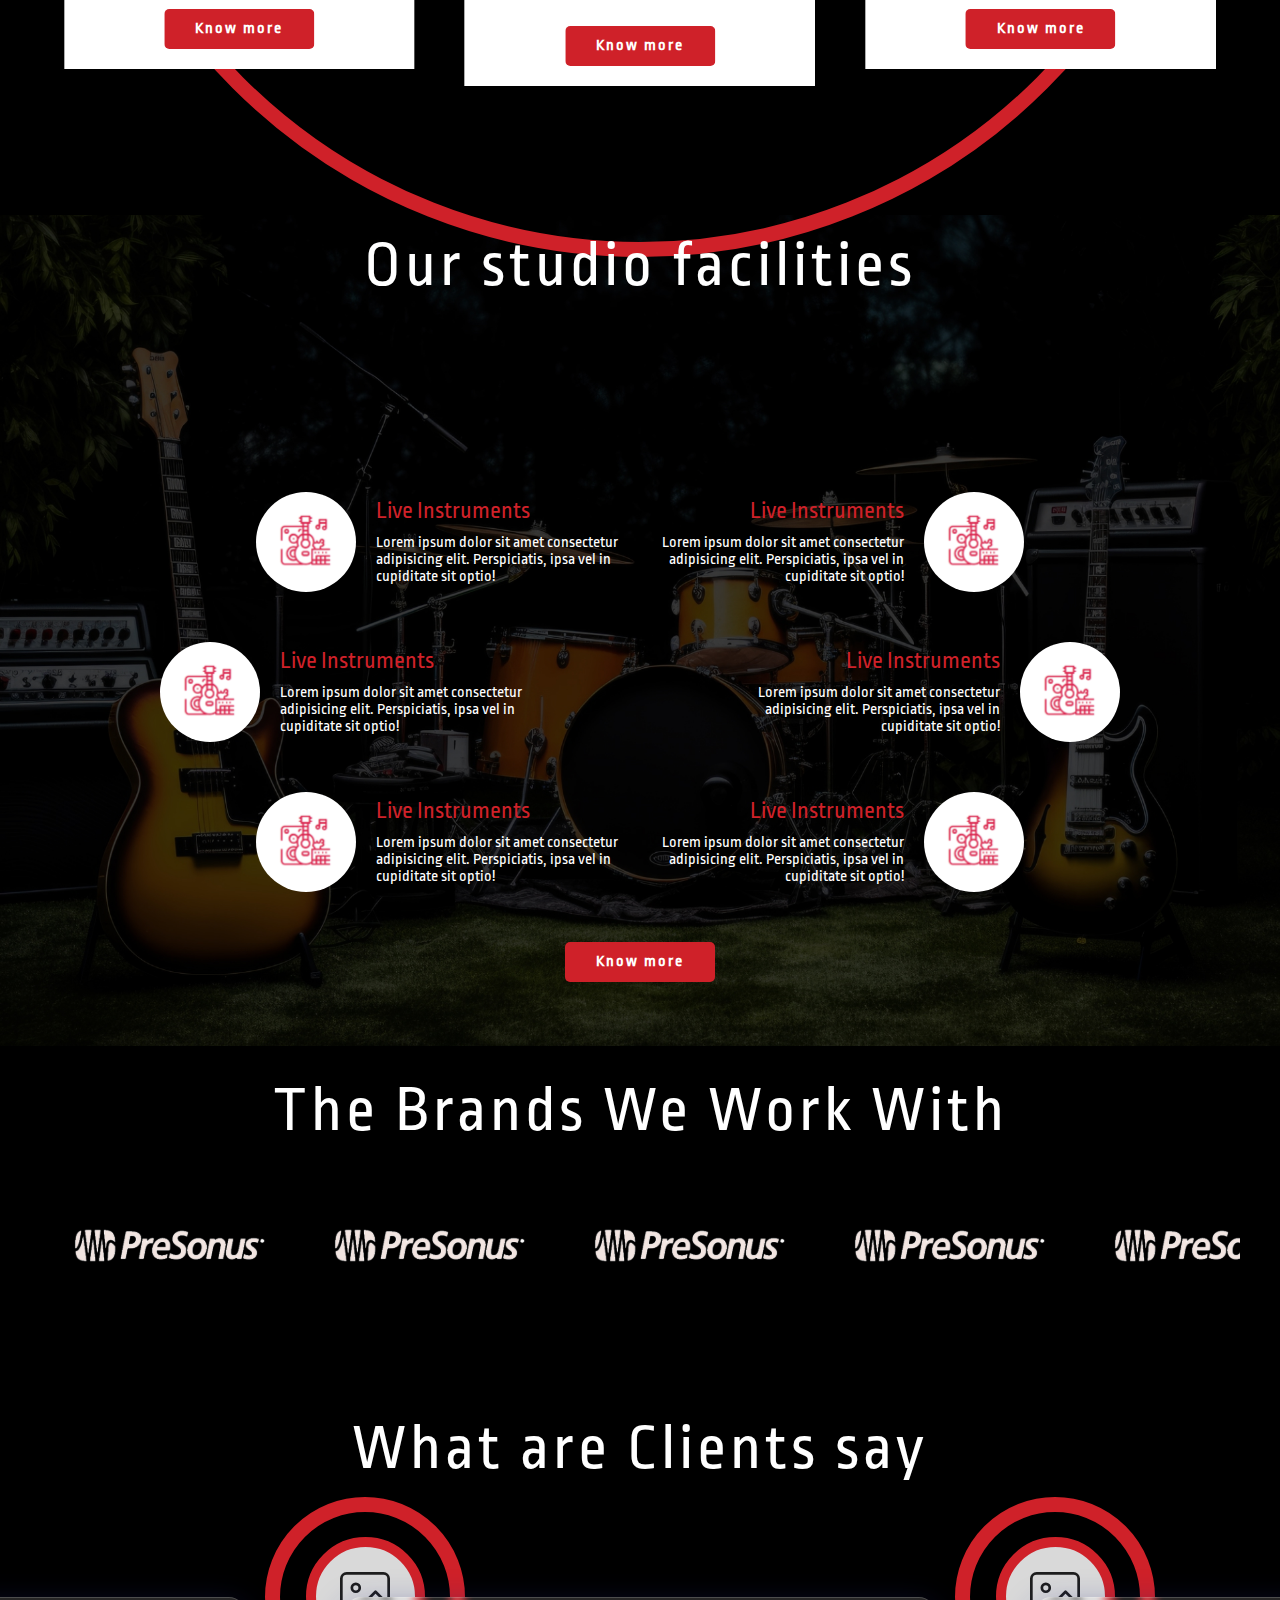
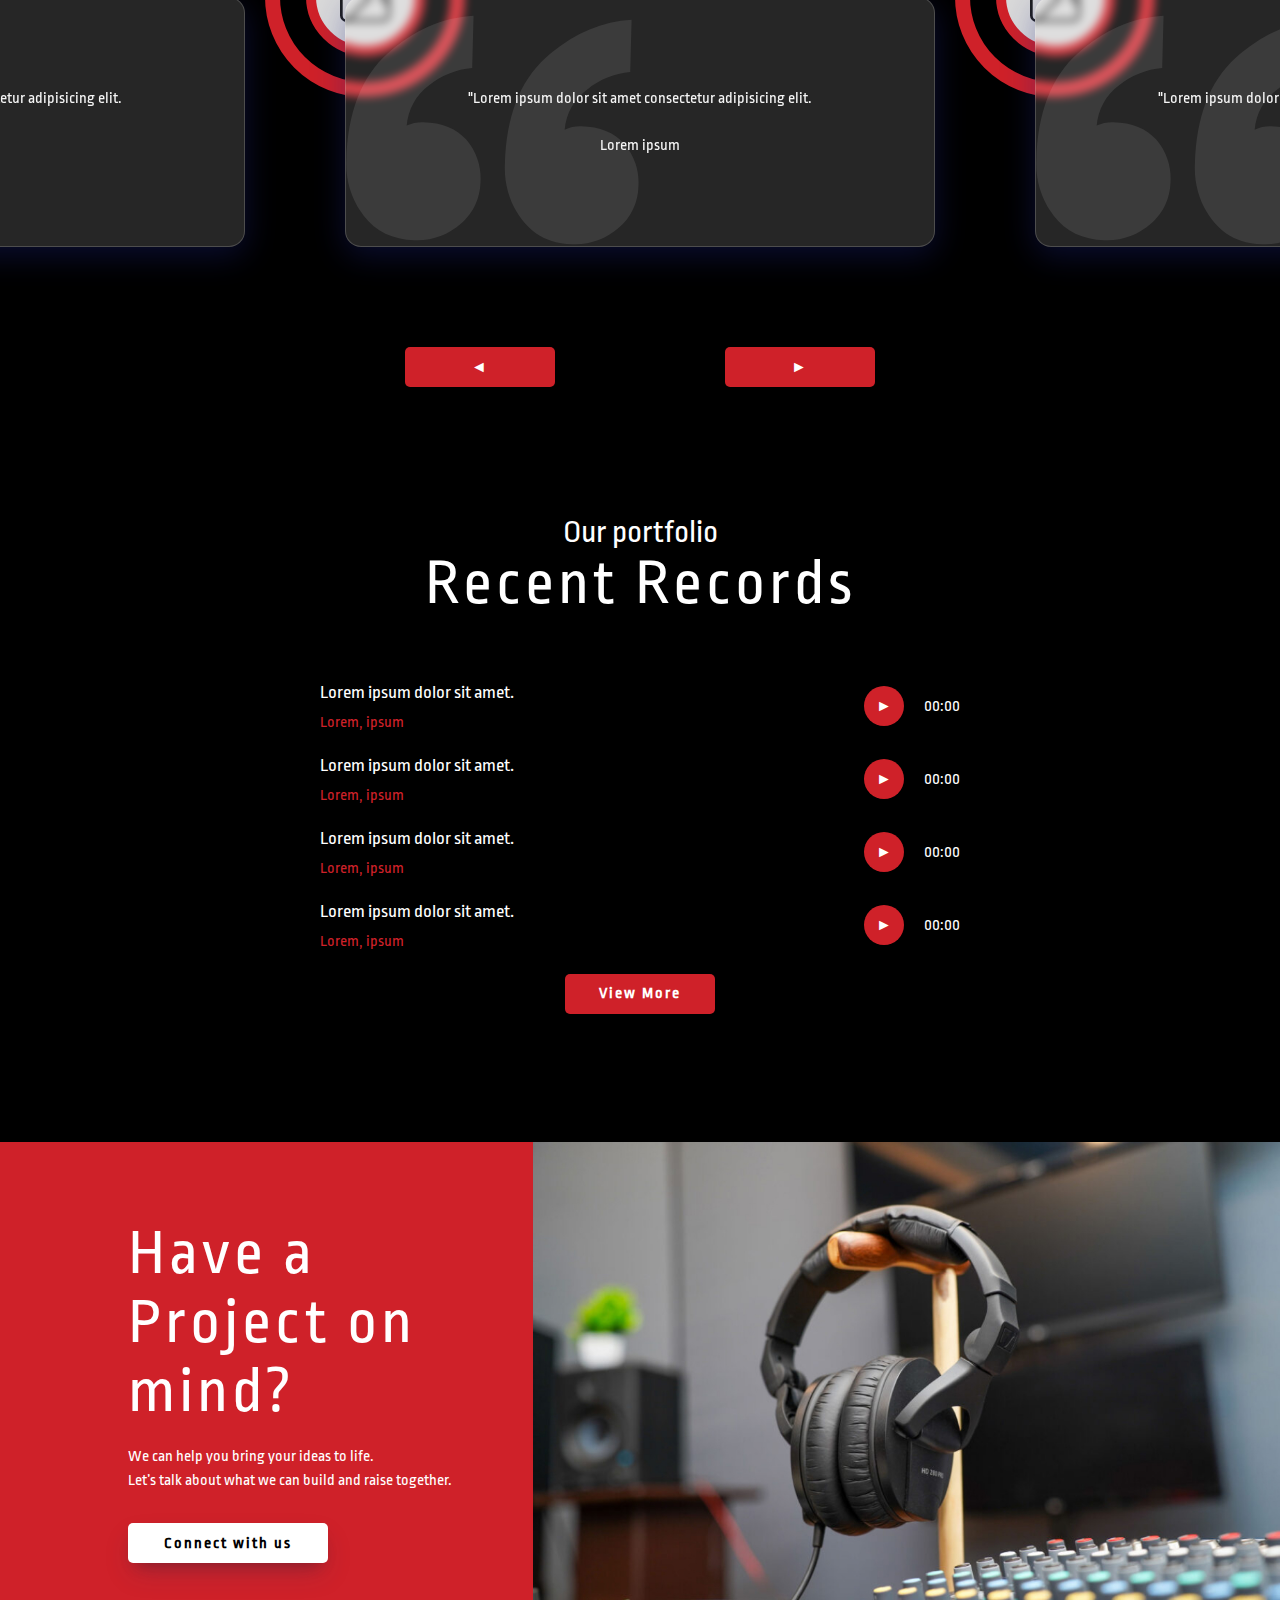
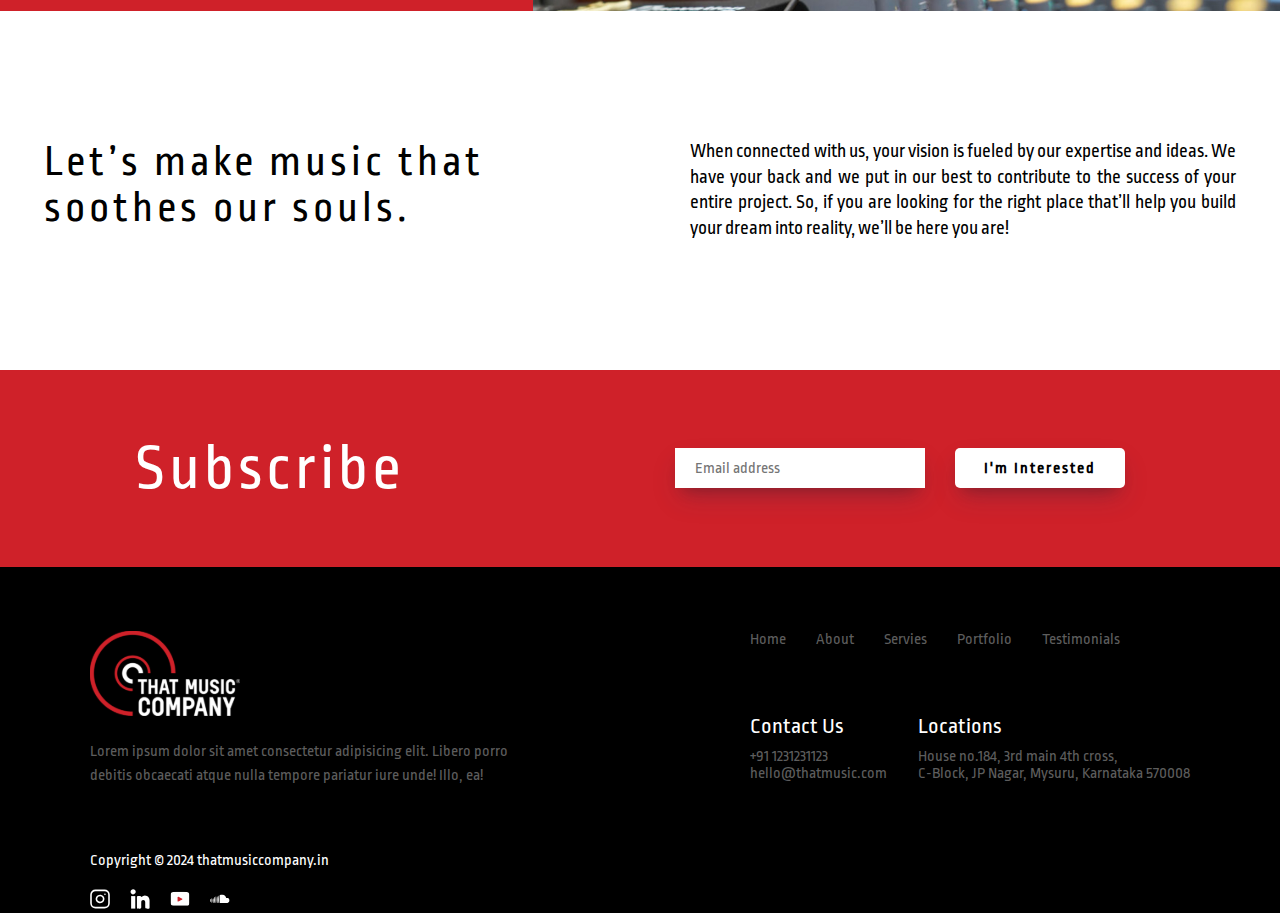
==== commit ddddc00d: "first commit" ====
--- a/index.html
+++ b/index.html
@@ -42,7 +42,7 @@
                     <a href="#service">Services</a>
                 </li>
                 <li>
-                    <a href="#contact">contact</a>
+                    <a href="contact.html">contact</a>
                 </li>
                 <li>
                     
@@ -148,32 +148,41 @@
                         <p>
                             As film score composers and composers of background music, movie soundtracks, film music, and incidental music, we are immersed in the film industry. Music is especially composed to accompany a film or a specific scene in a film
                         </p>
-                        <a href="#" class="primary-btn">Know more </a>
+                        <a href="bg-score.html" class="primary-btn">Know more </a>
                     </div>
                     <div class="swiper-slide service">
-                        <img src="./assets/services/1.jpg" alt="service">
-                        <h2>BACKGROUND SCORE</h2>
-                        <p>
-                            As film score composers and composers of background music, movie soundtracks, film music, and incidental music, we are immersed in the film industry. Music is especially composed to accompany a film or a specific scene in a film
-                        </p>
-                           <a href="#" class="primary-btn">Know more </a>
+                        <img src="./assets/instrumental.jpg" alt="service">
+                        <h2>Vocal / Instrument Recordings</h2>
+                        <p>
+                            Our studio is equipped with the best equipment for recording vocals and instrumentals. We welcome lead vocalists. As well as guiding budding singers, we offer training.
+                        </p>
+                           <a href="./recordings.html" class="primary-btn">Know more </a>
                     </div>
                     <div class="swiper-slide service">
-                        <img src="./assets/services/1.jpg" alt="service">
-                        <h2>BACKGROUND SCORE</h2>
-                        <p>
-                            As film score composers and composers of background music, movie soundtracks, film music, and incidental music, we are immersed in the film industry. Music is especially composed to accompany a film or a specific scene in a film
-                        </p>
-                        <a href="#" class="primary-btn">Know more </a>
+                        <img src="./assets/recordings.jpg" alt="service">
+                        <h2>Voice Over Recordings</h2>
+                        <p>
+                            The team has extensive experience in all the core areas and the overall voice-over process. Clients are guided and trained to deliver their best performance.
+                        </p>
+                        <a href="voice-recording.html" class="primary-btn">Know more </a>
                     </div>
                     <div class="swiper-slide service">
-                        <img src="./assets/services/1.jpg" alt="service">
-                        <h2>BACKGROUND SCORE</h2>
-                        <p>
-                            As film score composers and composers of background music, movie soundtracks, film music, and incidental music, we are immersed in the film industry. Music is especially composed to accompany a film or a specific scene in a film
-                        </p>
-                        <a href="#" class="primary-btn">Know more </a>
-                    </div>
+                        <img src="./assets/mixing.jpg" alt="service">
+                        <h2>Mixing & Mastering</h2>
+                        <p>
+                            In addition to adjusting and mixing individual tracks, we also combine stereo and multichannel versions. Mastering involves converting your music mix into its final form so that it can be distributed to record labels, Spotify, Apple Music, YouTube, and other portals.
+                        </p>
+                        <a href="./mixing.html" class="primary-btn">Know more </a>
+                    </div>
+                    <div class="swiper-slide service">
+                        <img src="./assets/ad-filming.jpg" alt="service">
+                        <h2>Ad Films / Jingles</h2>
+                        <p>
+                            We create hooks and meaning that promote your product or service that’s being advertised. We make the perfect blend of music according to the product and scene.
+                        </p>
+                        <a href="./ad-filming.html" class="primary-btn">Know more </a>
+                    </div>
+                    
                    </div>
                    <div class="swiper-button-next"></div>
                    <div class="swiper-button-prev"></div>
--- a/style.css
+++ b/style.css
@@ -180,9 +180,12 @@
 
 .menu-icon {
     display: none;
-    width: 50px;
-}
-.menu-icon img, .menu-close-icon img{   
+    width: 30px;
+}
+.menu-icon img{
+    width: 100%;
+}
+ .menu-close-icon img{   
     width: 100%;
     height: auto;
 }
@@ -208,7 +211,7 @@
 @media screen and (max-width: 1024px) {
     .navbar-section {
         padding: 10px;
-        height: 70px;
+        /* height: 70px; */
     }
 
     .menu-icon {
@@ -251,6 +254,10 @@
     align-items: center;
     justify-content: center;
     gap: 20px;
+}
+.navbar-socials li a img{
+    width: 20px;
+    display: block;
 }
 .navbar-socials li img{
     width: 100%;
@@ -1016,4 +1023,282 @@
 .socials-links img{
     width: 20px;
     aspect-ratio: 1/1;
-}+}
+/* end */
+
+/* about-page */
+.about-hero-container{
+    display: flex;
+    align-items: center;
+    justify-content: center;
+    max-width: 1200px;
+    width: 90%;
+    margin-inline: auto;
+    gap: 100px;
+}
+.about-hero-container .img-wrapper img{
+    width: 100%;
+    height: auto;
+    object-fit: cover;
+}
+.about-hero-container .img-wrapper{
+    display: flex;
+    flex-direction: column;
+    align-items: center;
+    justify-content: center;
+    width: 50%;
+    gap: 20px;
+}
+.about-hero-container .img-wrapper h2{
+    color: var(--white-font);
+    font-weight: 400;
+    /* letter-spacing: 5px; */
+    font-size: 2rem;
+}
+.about-hero-container .content{
+    width: 70%;
+    color: var(--white-font);
+    position: relative;
+}
+.about-hero-container .content span{
+    background-color: var(--red1);
+    content: '';
+    display: block;
+    width: 200px;
+    height: 5px;
+    border-radius: 10px;
+    margin-bottom: 10px;
+}
+.about-hero-container .content h1{
+    font-size: 4rem;
+    margin-bottom:20px ;
+    font-weight: 400;
+
+}
+.about-hero-container .content p{
+    margin-block: 20px;
+    line-height: 1.5rem;
+    letter-spacing: 1px;
+    font-size: 1rem;
+}
+@media (max-width:767px) {
+    .about-hero-container{
+        flex-direction: column;
+    }    
+    .about-hero-container .img-wrapper{
+        width: 80%;
+    }
+    .about-hero-container .content{
+        width: 80%;
+    }
+}
+/* end */
+
+/* values-section */
+.values-section{
+    margin-bottom: 5%;
+}
+.value{
+    background-color: var(--red1);
+    height: 50px;
+    border-radius: 10px;
+    display: flex;
+    align-items: center;
+    justify-content: center;
+    color: var(--white-font);
+    padding-inline: 20px;
+}
+.values-wrapper{
+    display: flex;
+    align-items: center;
+    justify-content: center;
+    flex-wrap: wrap;
+    gap: 30px;
+    max-width: 1200px;
+    width: 90%;
+    margin-inline: auto;
+}
+/* end */
+
+/* project-page */
+/* project-hero-section */
+.project-hero-section{
+    /* background-image: url(./assets/bg-score-hero.jpg); */
+    background-position: center;
+    background-size: cover;
+    background-repeat: no-repeat;
+    height: 400px;
+    display: flex;
+    align-items: center;
+    justify-content: center;
+    flex-direction: column;
+    color: var(--white-font);
+}
+.project-hero-section .section-heading{
+    margin-bottom: 20px;
+}
+.project-hero-section p{
+    font-size: 1.1rem;
+    line-height: 1.5rem;
+}
+.project-page-container{
+    max-width: 1000px;
+    width: 90%;
+    margin-inline: auto;
+}
+
+/* qoutes */
+.quotes{
+    border: 2px solid gray;
+    padding: 50px 20px 50px 20px;
+    text-align: center;
+    margin-block: 5%;
+}
+.quotes p{
+    color: var(--white-font);
+    margin-top: 30px;
+    width: 90%;
+    margin-inline: auto;
+    font-size: 20px;
+    line-height: 2rem;
+    letter-spacing: 1px;
+}
+.project-page-content .image-wrapper img{
+    width: 100%;
+    height: auto;
+    object-fit: cover;
+}
+.project-page-content p{
+    color: var(--white-font);
+    text-align: justify;
+    line-height: 1.5rem;
+    margin-block: 5%;
+}
+.image-grid-container{
+    display: flex;
+    align-items: center;
+    justify-content: center;
+    flex-wrap: wrap;
+    gap: 20px;
+}
+.image-grid-container img{
+    width: calc(50% - 20px);
+}
+.project-section .content ul li a{
+    display: flex;
+    align-items: center;
+    gap: 10px;
+    font-size: 1rem;
+}
+.project-section .content ul li {
+    margin-block: 10px;
+}
+.project-section .content h2{
+    color: var(--white-font);
+    font-size: 2rem;
+    margin-top: 20px;
+}
+.project-section .content .socials-links{
+    width: 100%;
+}
+.project-section .content .socials-links ul{
+    margin: 0;
+}
+
+/* contact form */
+
+.contact-form{
+    background-color: var(--white-font);
+    width: 40%;
+    padding: 40px;
+    
+}
+.contact-form h1{
+    /* margin-bottom: 50px; */
+    font-size: 2rem;
+    color: var(--black-font);
+}
+.contact-form input{
+    display: block;
+    width: 100%;
+    outline: none;
+    border: none;
+    background-color: lightgray;
+    margin-top: 10px;
+    padding: 10px;
+}
+.contact-form textarea{
+    background-color: lightgray;
+    width: 100%;
+    display: block;
+    border: none;
+    padding: 10px;
+    margin-top: 10px;
+}
+.contact-form form{
+    margin-top: 30px;
+    position: relative;
+}
+
+.form-label{
+    margin-block: 40px;
+    display: block;
+    width: 100%;
+    font-size: 1rem;
+}
+
+.inner .form-label{
+    margin: 0;
+}
+.contact-form .inner{
+    display: flex;
+    gap: 10px;
+}
+.contact-form button{
+    color: var(--white-font);
+    margin-top: 20px;
+}
+.contact-content{
+    width: 50%;
+}
+.contact-content h1{
+    font-size: 3rem;
+    font-weight: 500;
+    margin-block: 30px;
+}
+.contact-content p{
+line-height: 30px;
+margin-bottom: 20px;
+width: 100%;
+max-width: 400px;
+}
+.contact-content h2{
+    margin-block: 20px;
+}
+.contact-content ul li a{
+    margin-block: 10px;
+    display: flex;
+    align-items: center;
+    gap: 10px;
+}
+
+@media (max-width:992px) {
+    .contact-form{
+        width: 80%;
+    }
+    .socials-links ul{
+        justify-content: center;
+    }
+    .project-section .content ul li a{
+        justify-content: center;
+    }
+}
+@media (max-width:500px) {
+    .contact-form, .contact-content{
+        width: 100%;
+    }
+    .contact-content h1{
+        font-size: 2.5rem;
+    }
+}
+/* contact section end */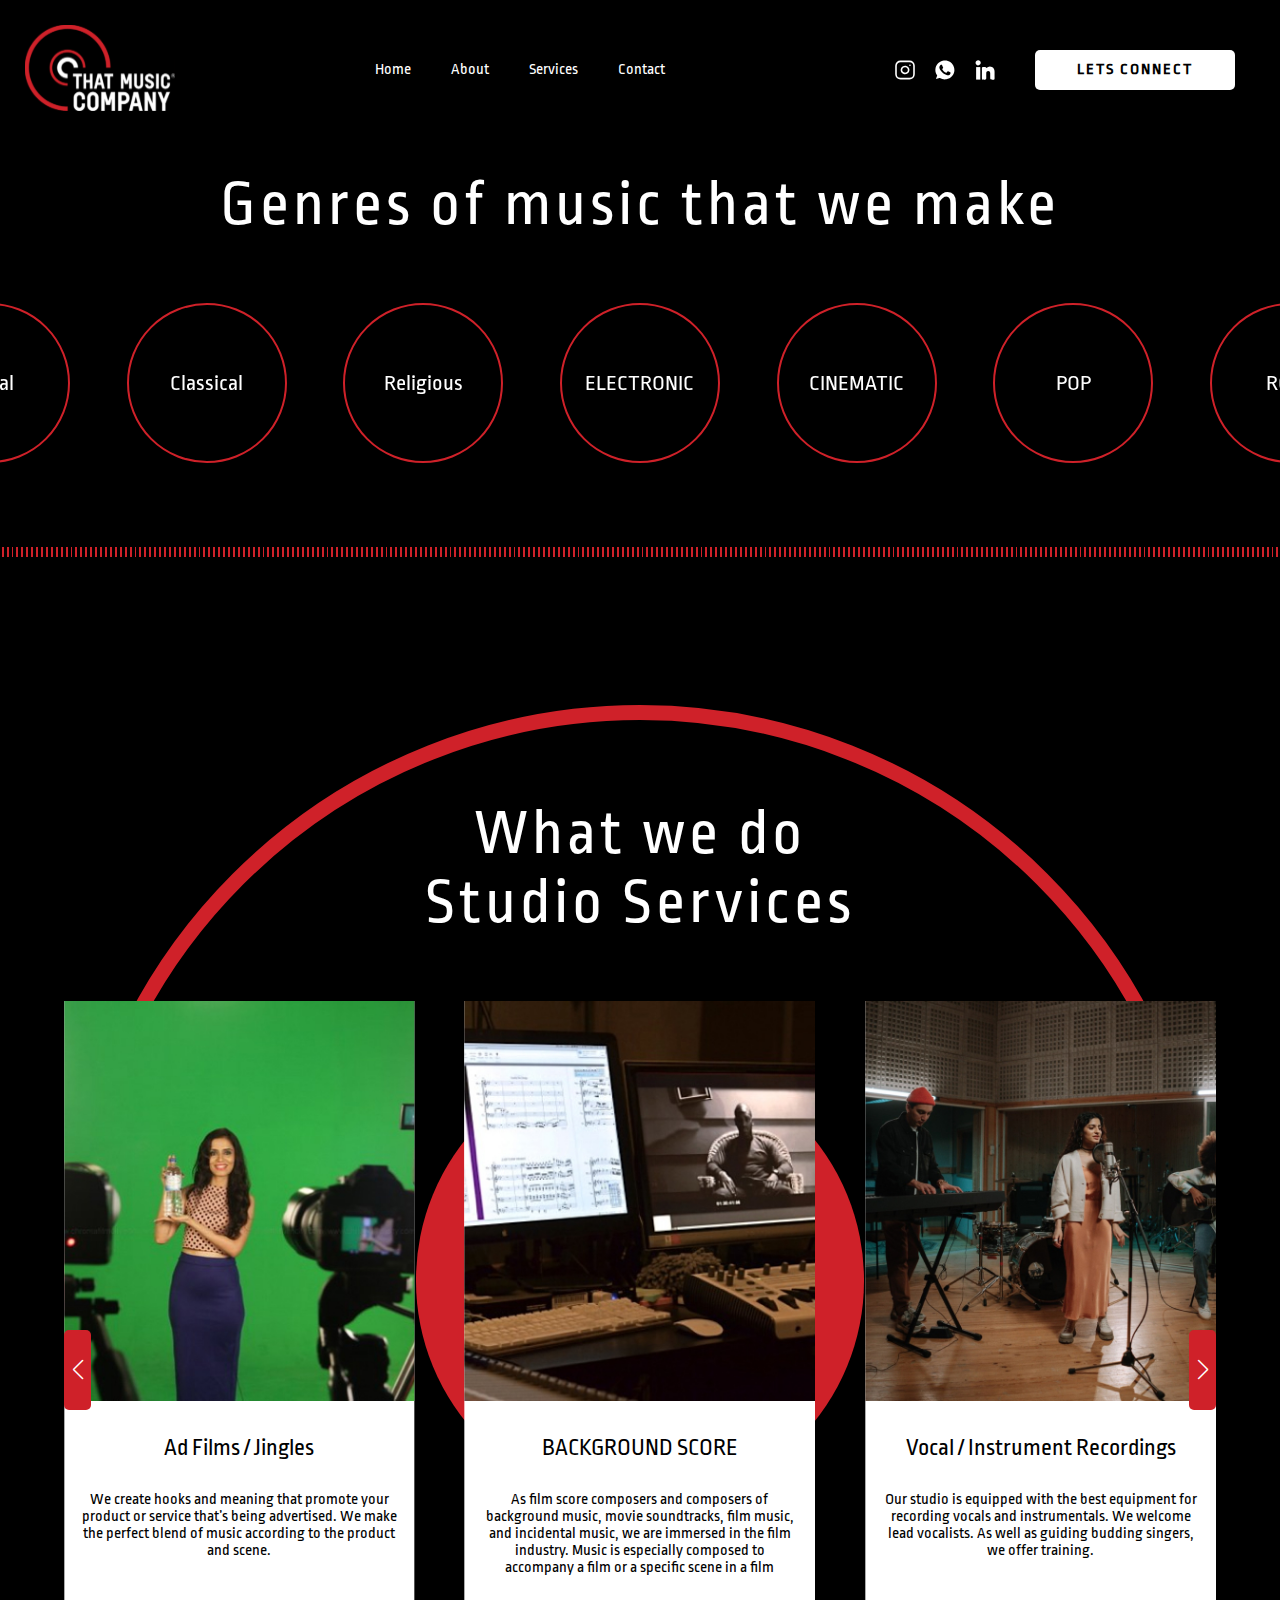
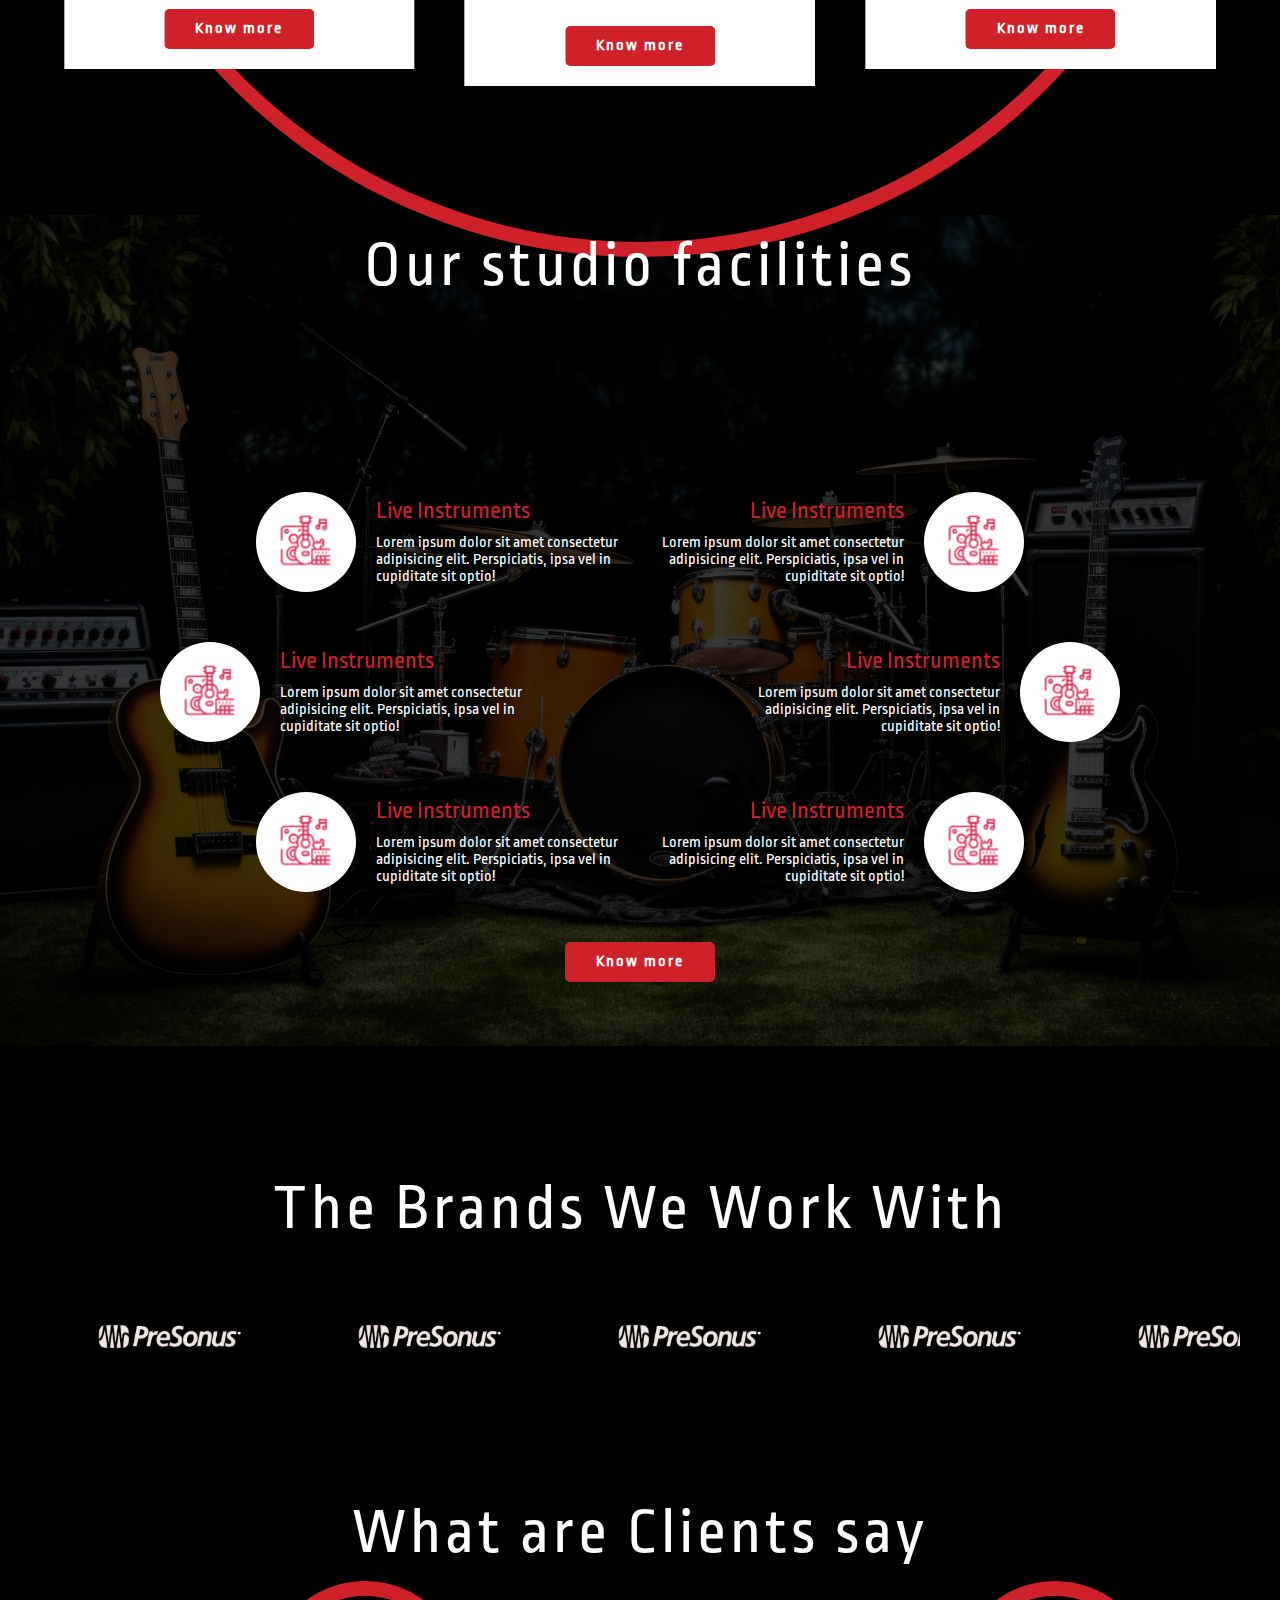
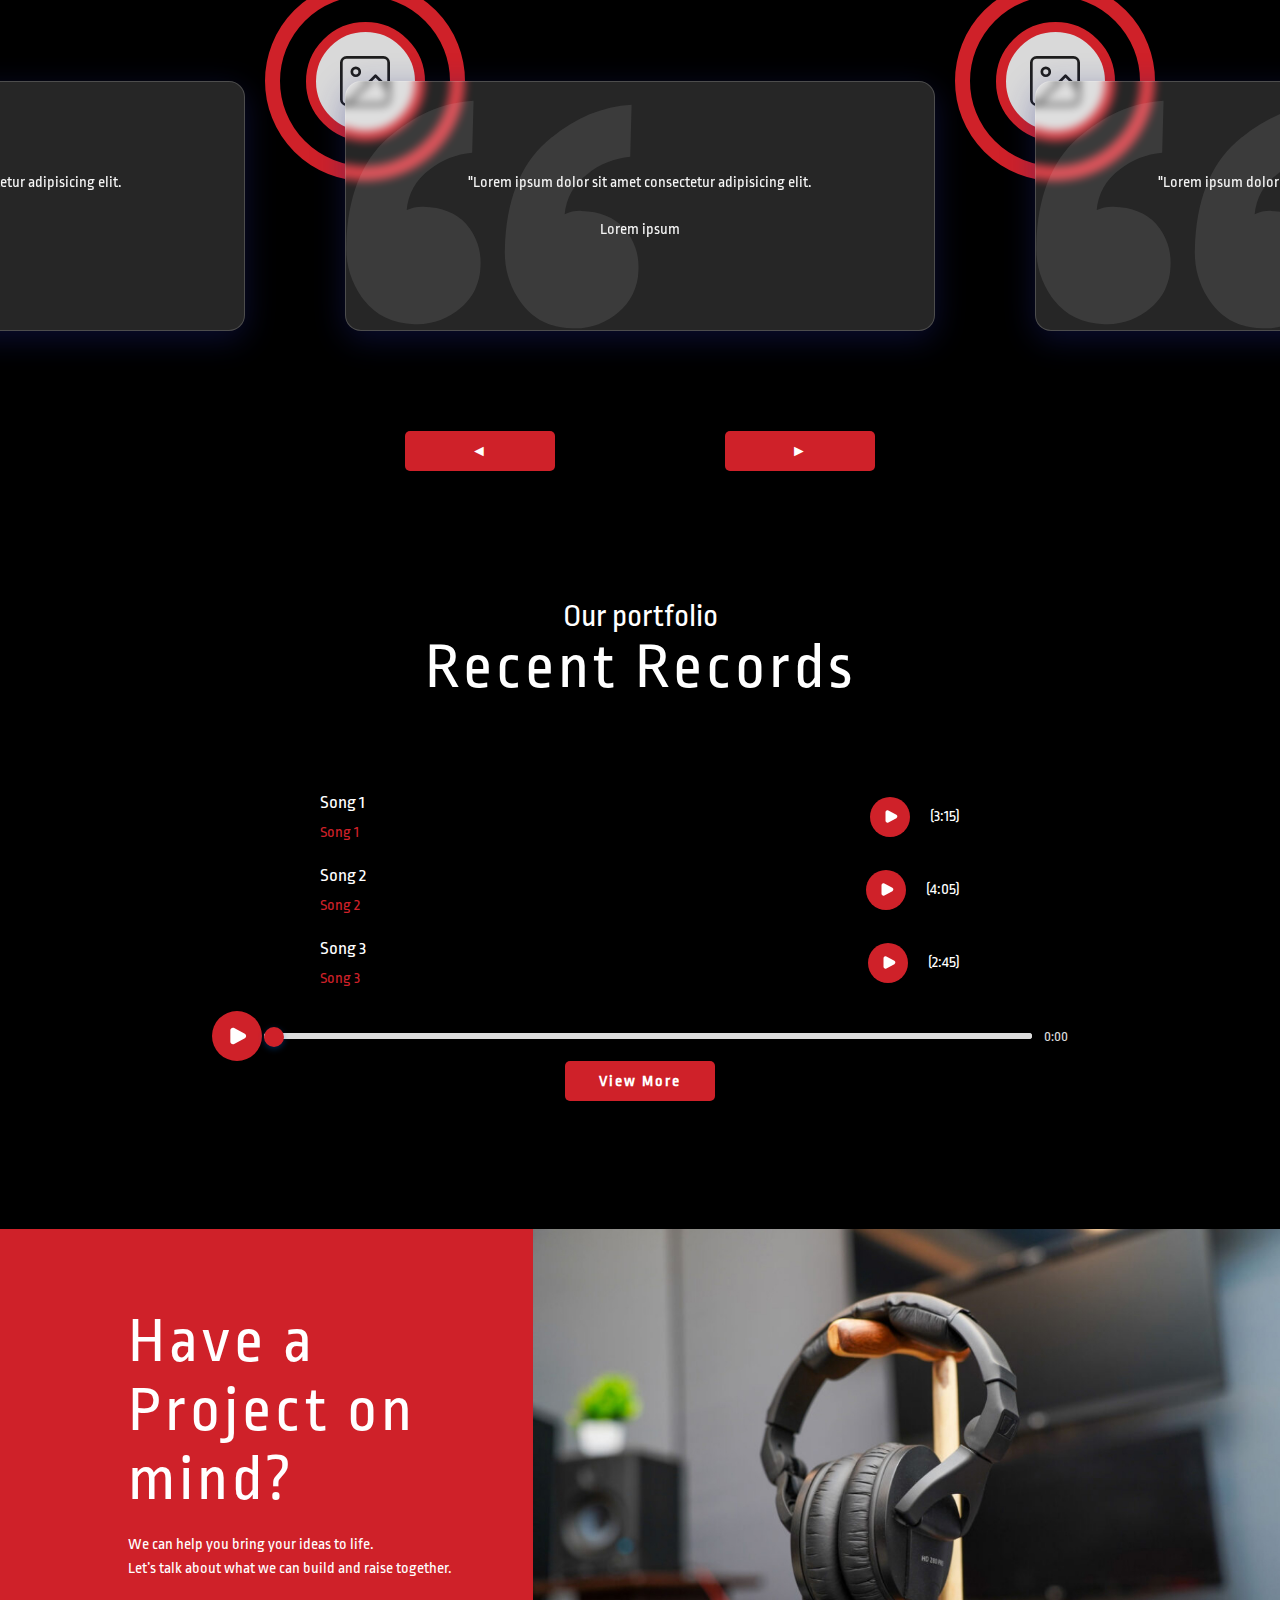
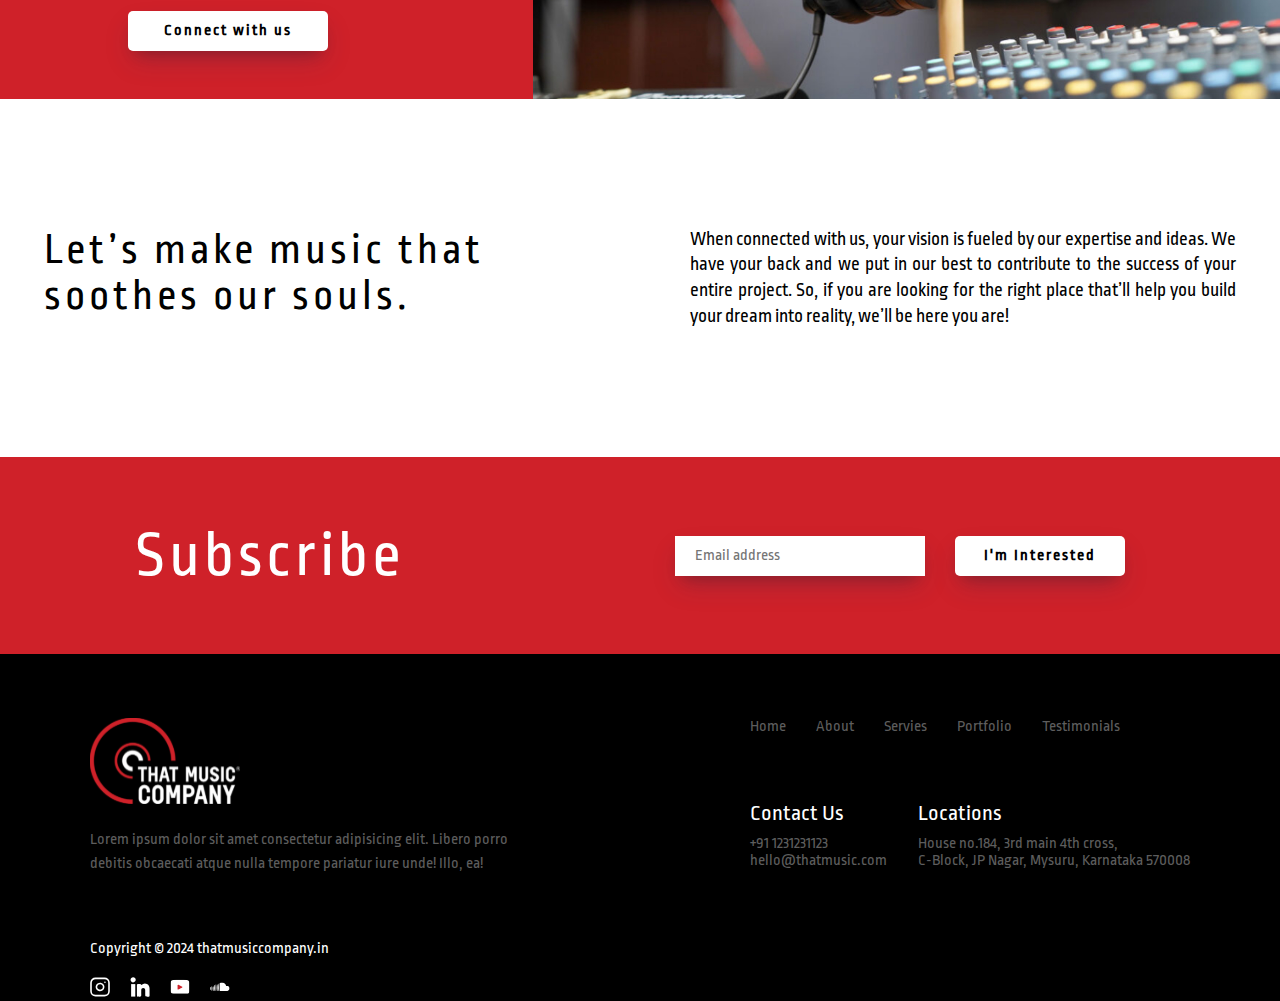
==== commit a86ff3d3: "cards style update" ====
--- a/index.html
+++ b/index.html
@@ -343,48 +343,19 @@
     <section class="portfolio-section">
         <span class="section-subheading">Our portfolio</span>
         <h1 class="section-heading">Recent Records</h1>
-        <div class="music-list">
-            <div class="music">
-                <div class="content">
-                    <h3>Lorem ipsum dolor sit amet.</h3>
-                    <span>Lorem, ipsum</span>
-                </div>
-                <div class="controls">
-                    <div>&#9658;</div>
-                    <p>00:00</p>
-                </div>
-            </div>
-            <div class="music">
-                <div class="content">
-                    <h3>Lorem ipsum dolor sit amet.</h3>
-                    <span>Lorem, ipsum</span>
-                </div>
-                <div class="controls">
-                    <div>&#9658;</div>
-                    <p>00:00</p>
-                </div>
-            </div>
-            <div class="music">
-                <div class="content">
-                    <h3>Lorem ipsum dolor sit amet.</h3>
-                    <span>Lorem, ipsum</span>
-                </div>
-                <div class="controls">
-                    <div>&#9658;</div>
-                    <p>00:00</p>
-                </div>
-            </div>
-            <div class="music">
-                <div class="content">
-                    <h3>Lorem ipsum dolor sit amet.</h3>
-                    <span>Lorem, ipsum</span>
-                </div>
-                <div class="controls">
-                    <div>&#9658;</div>
-                    <p>00:00</p>
-                </div>
-            </div>
-        </div>
+        <div class="music-player">
+            <h2>Music Playlist</h2>
+            <ul id="song-list">
+                <!-- Songs will be dynamically added here -->
+            </ul>
+            <div class="seek-bar">
+                <button id="global-play-pause"><img src="./assets/play.svg" alt="Play"></button> 
+                <input type="range" id="seek-slider" value="0" max="100">
+                <span id="time-remaining">0:00</span>
+            </div>
+        </div>
+    
+        <audio id="audio-player"></audio>
         <a href="#" class="primary-btn">View More</a>
     </section>
     <section class="project-section">
@@ -459,6 +430,8 @@
             <li><a href="#"><img src="./assets/socials/cloud.svg" alt="youtube"></a></li>
         </ul>
     </div>
+
+
     
     <script src="https://cdn.jsdelivr.net/npm/swiper@11/swiper-bundle.min.js"></script>
     <script src="index.js"></script>
--- a/style.css
+++ b/style.css
@@ -381,7 +381,11 @@
 
 @media (max-width:500px) {
     .disk-item{
-        width: 145px;
+        width: 115px;
+    }
+    .disk-item span{
+        font-size: 1.2rem;
+    
     }
 }
 
@@ -448,7 +452,11 @@
       height: 100px;
     }
   }
-
+  @media (max-width:767px) {
+    .sound-wave{
+        margin-block: 100px;
+    }
+  }
   /* service-section */
   .service-section{
     position: relative;
@@ -649,7 +657,7 @@
     margin: 10px;
   }
   .brand-slide img{
-    width: 200px;
+    width: 150px;
   }
   
   @media (max-width: 1200px) {
@@ -679,11 +687,14 @@
     }
   }
   /* brands-section end */
-
+.brands-section{
+    margin-block: 10%;
+}
   /* testiminails-section */
 .testimonial-section{
     margin-top: 10%;
 }
+
 .testimonial{
     position: relative;
     margin-top: 50px;
@@ -725,6 +736,7 @@
     height: 50px;
     object-fit: cover;
   }
+  
   .testimonial .content{
     /* width: 400px; */
   min-height: 250px;
@@ -760,6 +772,24 @@
     margin-inline: auto;
     margin-top: 100px;
   }
+  @media (max-width:500px) {
+    .testimonial{
+        margin-inline: 50px;
+      }
+      .rings{
+        top: -80px;
+        left: -40px;
+      }
+  }
+  @media (max-width:767px) {
+    .testimonial-section .section-heading{
+        margin-bottom: 50px;
+    }
+    .slider-btns{
+        margin-top: 50px;
+        gap: 20px;
+    }
+}
   /* testionail section end */
 
   /* portfolio section */
@@ -820,6 +850,9 @@
 @media (max-width:500px) {
     .music{
         width: 95%;
+    }
+    .portfolio-section{
+        margin-block: 100px;
     }
 }
 /* music section end */
@@ -871,9 +904,11 @@
     }
     .project-section .content{
         width: 100%;
-        padding: 0;
+        padding-left: 0px;
+        padding-right: 0px;
+        padding-bottom: 50px;
         text-align: center;
-        padding-bottom: 20px;
+        /* padding-bottom: 20px; */
     }
     .project-section .content .secondary-btn{
         margin-inline: auto;
@@ -1023,6 +1058,31 @@
 .socials-links img{
     width: 20px;
     aspect-ratio: 1/1;
+}
+@media (max-width:600px) {
+    footer{
+        flex-direction: column;
+        gap: 20px;
+        align-items: center;
+        justify-content: center;
+        
+        text-align: center;
+    }
+    footer .footer-about{
+        width: 80%;
+    }
+    .footer-links-container{
+        width: 80%  ;
+    }
+    .footer-links-container > ul{
+        justify-content: center;
+    }
+    .footer-contact-container{
+        justify-content: center;
+    }
+    .socials-links{
+        text-align: center;
+    }
 }
 /* end */
 
@@ -1301,4 +1361,161 @@
         font-size: 2.5rem;
     }
 }
-/* contact section end */+/* contact section end */
+
+/* vision */
+.visions{
+    display: flex;
+    align-items: center;
+    justify-content: center;
+    gap: 20px;
+}
+.visions .content{
+    width: calc(50% - 20px);
+    color: var(--white-font);
+}
+.visions .content h2{
+    margin-top: 30px;
+    margin-bottom: 10px;
+}
+.visions .img-wrapper{
+    width: calc(50% - 20px);
+}
+.visions .img-wrapper img{
+    width: 100%;
+    height: 100%;
+    object-fit: cover;
+}
+@media (max-width:767px) {
+    .visions{
+        flex-direction: column;
+    }
+    .visions .content{
+        width: 100%;
+    }
+    .visions .img-wrapper{
+        width: 100%;
+    }
+}
+
+/* music */
+
+.seek-bar {
+    display: flex;
+    align-items: center;
+    justify-content: center;
+    margin-top: 15px;
+}
+
+#seek-slider {
+    width: 60%;
+    /* margin-inline: auto; */
+    display: block;
+}
+#time-remaining {
+    margin-left: 10px;
+    font-size: 14px;
+    color: #e0e0e0;
+}
+.controls div img{
+    width: 15px;
+    aspect-ratio: 1/1;
+    object-fit: cover;
+}
+#global-play-pause {
+    width: 50px;
+    border-radius: 50%;
+    aspect-ratio: 1/1;
+    display: flex;
+    align-items: center;
+    justify-content: center;
+    background-color: var(--red1);
+    color: var(--white-font);
+    transition: .3s ease;
+    border: none;
+}
+
+#global-play-pause img {
+    width: 20px;
+    aspect-ratio: 1/1;
+    object-fit: cover;
+}
+
+#global-play-pause:hover {
+    background-color: rgb(144, 0, 0);
+}
+/* Seek slider base styling */
+input[type="range"] {
+    -webkit-appearance: none;
+    appearance: none;
+    width: 100%;
+    height: 6px;
+    background: #ddd    ;
+    outline: none;
+    border-radius: 5px;
+    transition: 0.45s ease-in-out;
+  }
+  
+  /* Style for thumb (the draggable handle) */
+  input[type="range"]::-webkit-slider-thumb {
+    -webkit-appearance: none;
+    appearance: none;
+    width: 20px;
+    height: 20px;
+    border-radius: 50%;
+    background: var(--red1); 
+    position: relative;
+    box-shadow: 0 2px 6px rgba(0, 123, 255, 0.3);
+    top: -6px;
+    cursor: pointer;    
+    transition: 0.35s ease;
+  }
+  
+  input[type="range"]::-moz-range-thumb {
+    width: 15px;
+    height: 15px;
+    border-radius: 50%;
+    background: var(--red1);
+    cursor: pointer;
+    transition:  0.15s ease-in-out;
+  }
+  
+  /* Change the color of the slider's background as the song progresses */
+  input[type="range"]::-webkit-slider-runnable-track {
+    width: 100%;
+    height: 6px;
+    background:red; 
+    background: linear-gradient(to right, #007bff, #007bff) no-repeat 0 0/0% 100%, #ddd; 
+    border-radius: 5px;
+  }
+  
+  input[type="range"]::-moz-range-track {
+    width: 100%;
+    height: 6px;
+    background: linear-gradient(to right, #007bff, #007bff) no-repeat 0 0/0% 100%, #ddd; 
+    border-radius: 5px;
+  }
+  
+  /* Hover effect for the thumb */
+  input[type="range"]::-webkit-slider-thumb:hover {
+    transform: scale(1.1);
+    background:var(--red1);
+  }
+  
+  input[type="range"]::-moz-range-thumb:hover {
+    transform: scale(1.1);
+    background:var(--red1);
+  }
+  
+  /* Focus effect for thumb */
+  input[type="range"]:focus::-webkit-slider-thumb {
+    transform: scale(1.2);
+    background:var(--red1);
+  }
+  
+  input[type="range"]:focus::-moz-range-thumb {
+    transform: scale(1.2);
+    background: var(--red1);
+  }
+  
+/*  */
